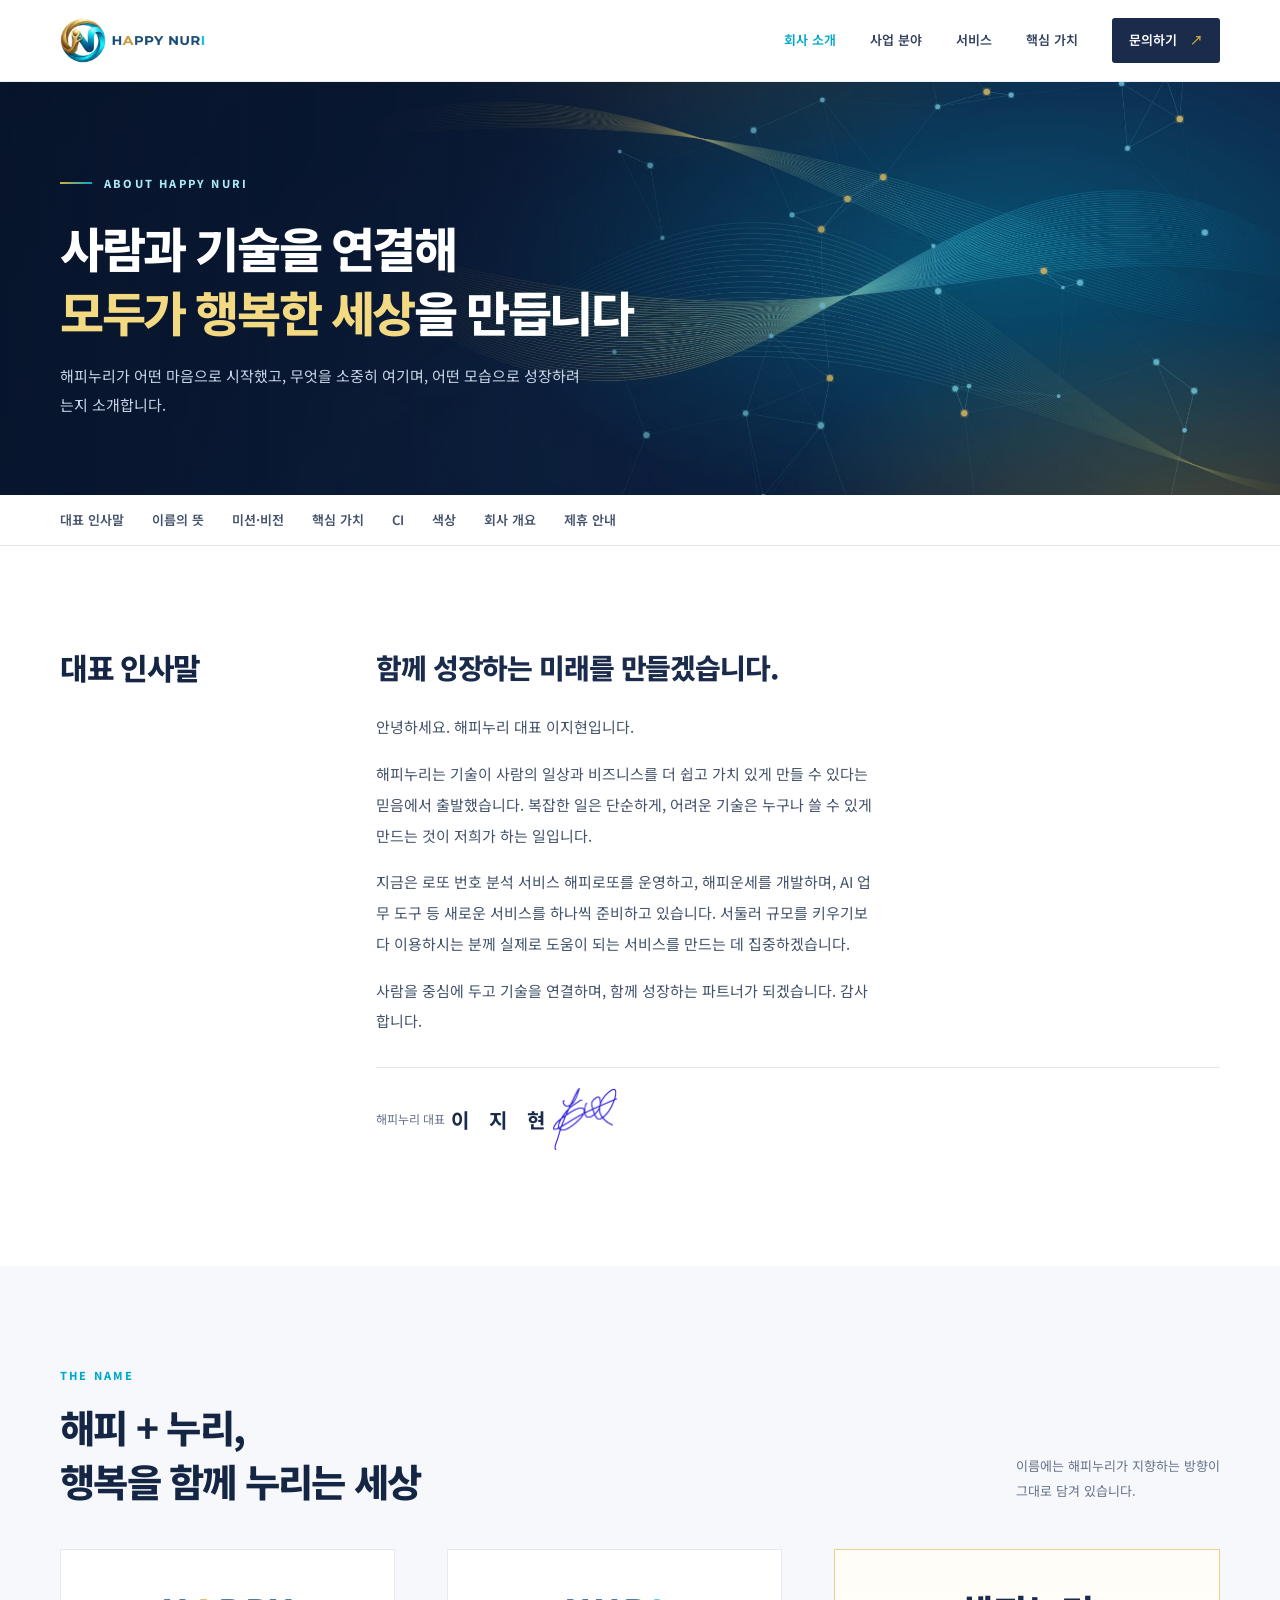
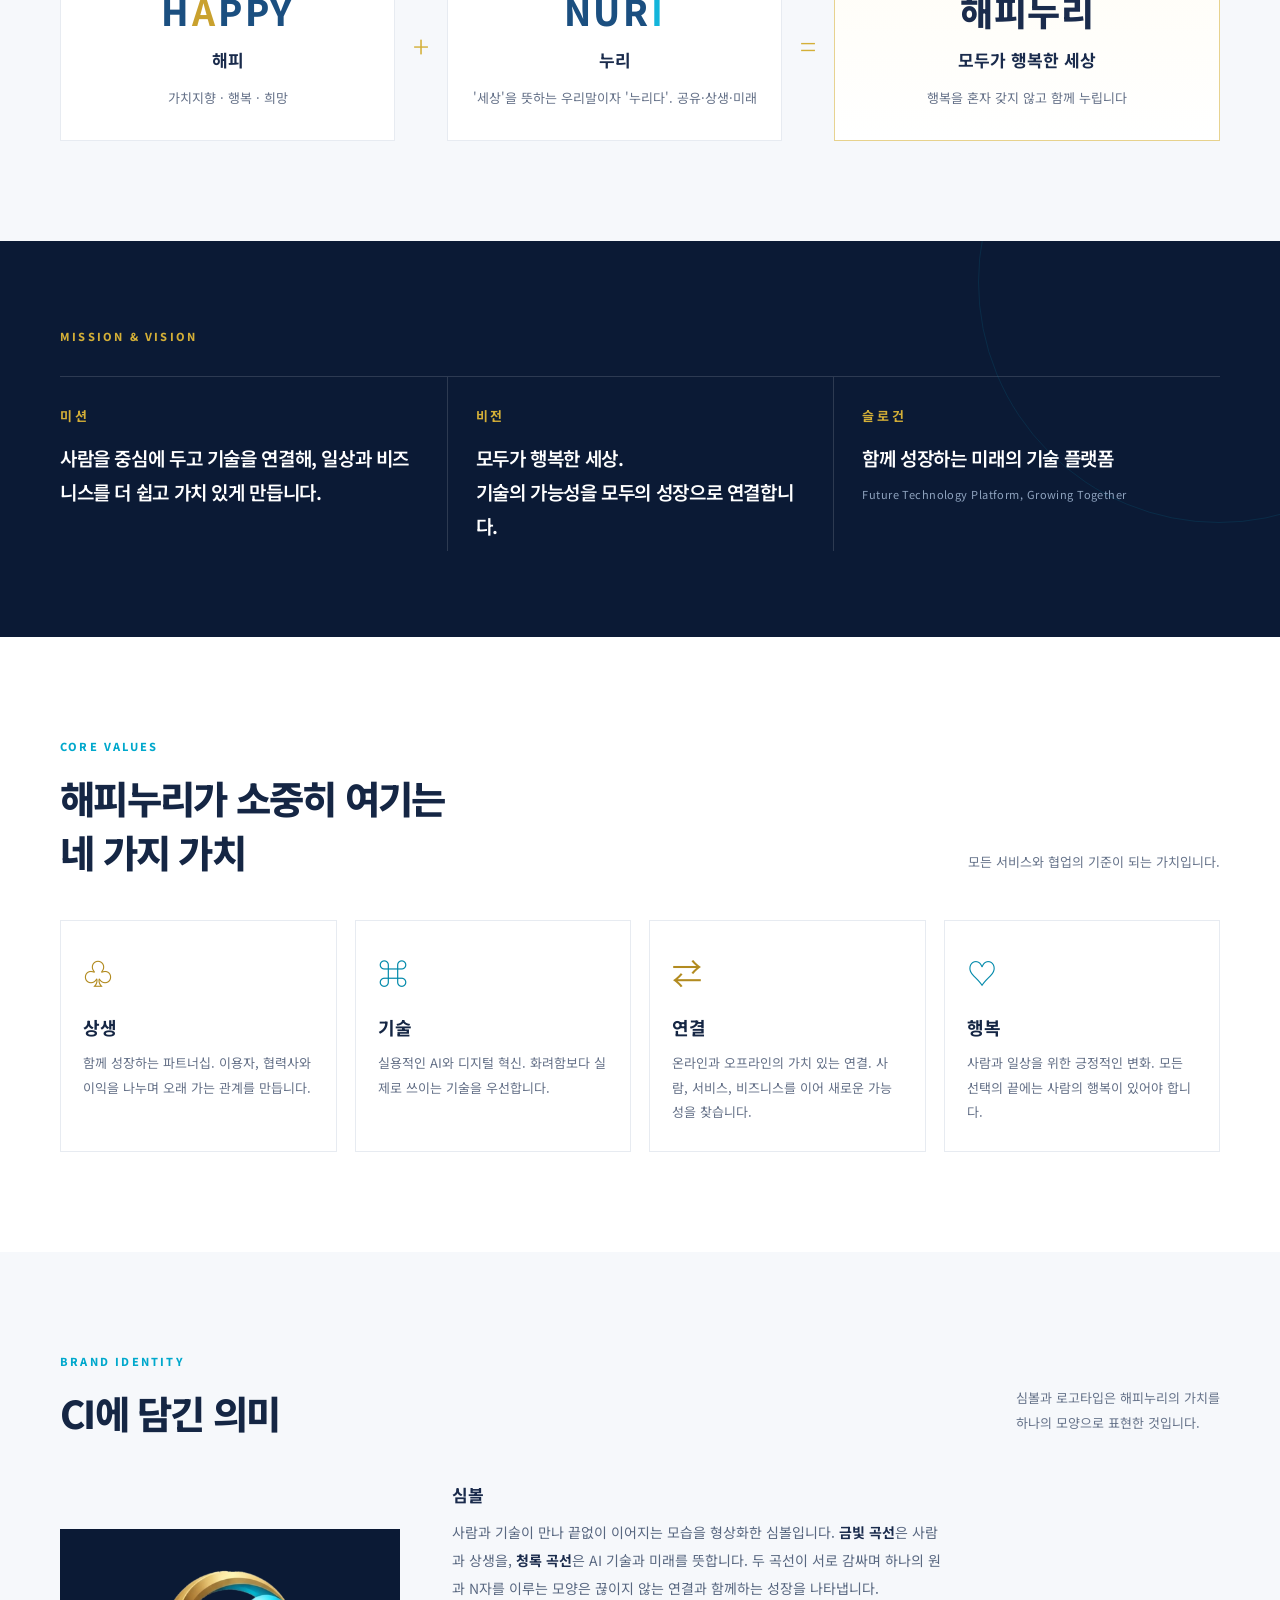
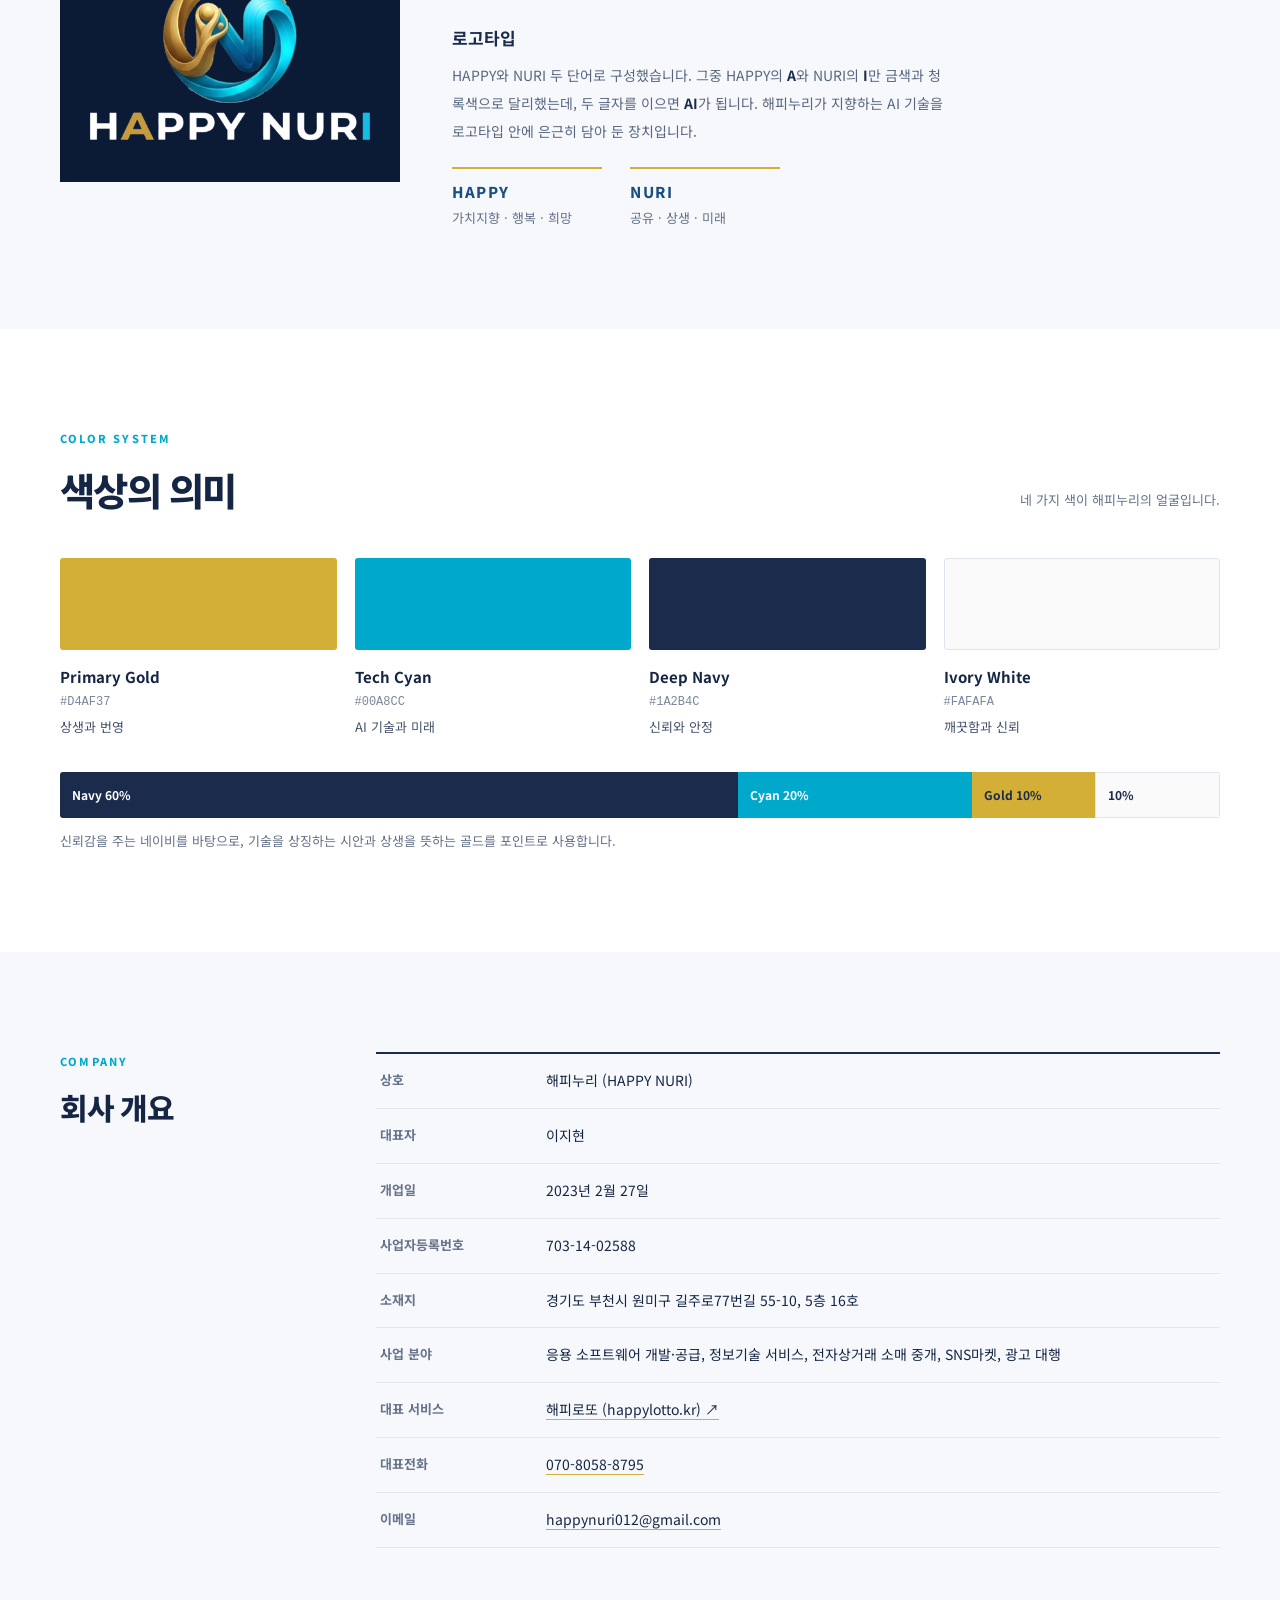
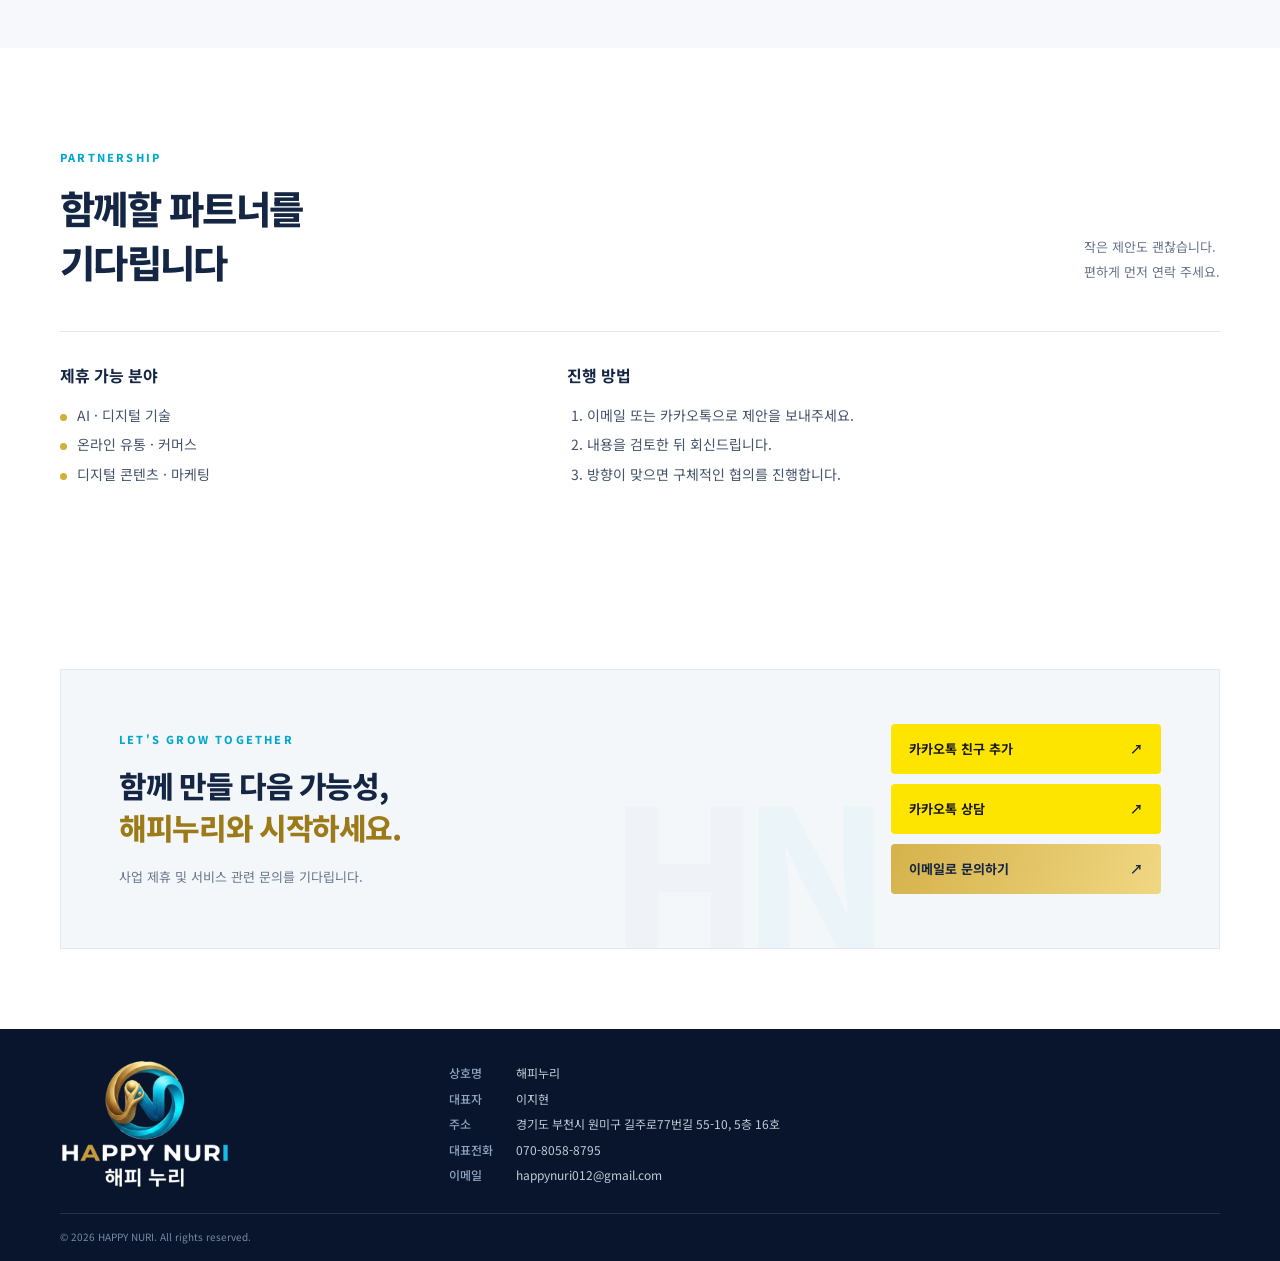
==== about.html @ 4fe3d330 "Add files via upload" ====
<!doctype html>
<html lang="ko">
<head>
  <meta charset="utf-8">
  <meta name="viewport" content="width=device-width, initial-scale=1">
  <meta name="theme-color" content="#0B1A35">
  <meta name="description" content="해피누리 회사 소개. 대표 인사말, 이름의 뜻, 미션과 비전, 핵심 가치, CI와 색상의 의미, 회사 개요, 제휴 안내.">
  <title>회사 소개 | 해피누리</title>
  <link rel="icon" href="assets/favicon-48.png" type="image/png" sizes="48x48">
  <link rel="icon" href="assets/favicon.png" type="image/png" sizes="192x192">
  <link rel="apple-touch-icon" href="assets/apple-touch-icon.png">
  <link rel="preconnect" href="https://fonts.googleapis.com">
  <link rel="preconnect" href="https://fonts.gstatic.com" crossorigin>
  <link href="https://fonts.googleapis.com/css2?family=Noto+Sans+KR:wght@400;500;600;700;800&display=swap" rel="stylesheet">
  <link rel="stylesheet" href="styles.css">
</head>
<body>
  <a class="skip-link" href="#main">본문 바로가기</a>
  <header class="site-header">
    <div class="container nav-wrap">
      <a class="brand brand-original" href="index.html#home" aria-label="해피누리 홈"><img src="assets/happy-nuri-logo-horizontal.png" width="900" height="285" alt="HAPPY NURI 해피누리"></a>
      <button class="menu-toggle" aria-label="메뉴 열기" aria-expanded="false" aria-controls="primary-nav"><span></span><span></span><span></span></button>
      <nav id="primary-nav" class="primary-nav" aria-label="주요 메뉴">
        <a href="about.html" aria-current="page">회사 소개</a>
        <a href="index.html#business">사업 분야</a>
        <a href="index.html#services">서비스</a>
        <a href="index.html#values">핵심 가치</a>
        <a class="nav-contact" href="#contact">문의하기 <span aria-hidden="true">↗</span></a>
      </nav>
    </div>
  </header>

  <main id="main">
    <section class="page-hero">
      <div class="container">
        <p class="eyebrow"><span class="eyebrow-line"></span> ABOUT HAPPY NURI</p>
        <h1>사람과 기술을 연결해<br><span>모두가 행복한 세상</span>을 만듭니다</h1>
        <p class="page-lead">해피누리가 어떤 마음으로 시작했고, 무엇을 소중히 여기며, 어떤 모습으로 성장하려는지 소개합니다.</p>
      </div>
    </section>
    <nav class="subnav" aria-label="회사 소개 목차">
      <div class="container subnav-list">
        <a href="#greeting">대표 인사말</a><a href="#name">이름의 뜻</a><a href="#vision">미션·비전</a><a href="#values">핵심 가치</a><a href="#ci">CI</a><a href="#color">색상</a><a href="#overview">회사 개요</a><a href="#partner">제휴 안내</a>
      </div>
    </nav>

    <section class="section ab-greeting" id="greeting">
      <div class="container ab-grid">
        <div class="ab-side"><h2>대표 인사말</h2></div>
        <div class="ab-body">
          <p class="ab-lead">함께 성장하는 미래를 만들겠습니다.</p>
          <p>안녕하세요. 해피누리 대표 이지현입니다.</p>
          <p>해피누리는 기술이 사람의 일상과 비즈니스를 더 쉽고 가치 있게 만들 수 있다는 믿음에서 출발했습니다. 복잡한 일은 단순하게, 어려운 기술은 누구나 쓸 수 있게 만드는 것이 저희가 하는 일입니다.</p>
          <p>지금은 로또 번호 분석 서비스 해피로또를 운영하고, 해피운세를 개발하며, AI 업무 도구 등 새로운 서비스를 하나씩 준비하고 있습니다. 서둘러 규모를 키우기보다 이용하시는 분께 실제로 도움이 되는 서비스를 만드는 데 집중하겠습니다.</p>
          <p>사람을 중심에 두고 기술을 연결하며, 함께 성장하는 파트너가 되겠습니다. 감사합니다.</p>
          <p class="ab-sign"><span>해피누리 대표</span><strong>이 지 현</strong><img src="assets/signature.png" width="520" height="501" alt="이지현 서명"></p>
        </div>
      </div>
    </section>

    <section class="section section-soft ab-name" id="name">
      <div class="container">
        <div class="section-heading"><div><p class="section-kicker">THE NAME</p><h2>해피 + 누리,<br>행복을 함께 누리는 세상</h2></div><p>이름에는 해피누리가 지향하는 방향이<br>그대로 담겨 있습니다.</p></div>
        <div class="name-eq">
          <article class="name-card"><p class="name-word">H<b class="gold">A</b>PPY</p><p class="name-ko">해피</p><p class="name-mean">가치지향 · 행복 · 희망</p></article>
          <span class="name-op" aria-hidden="true">+</span>
          <article class="name-card"><p class="name-word">NUR<b class="cyan">I</b></p><p class="name-ko">누리</p><p class="name-mean">'세상'을 뜻하는 우리말이자 '누리다'. 공유·상생·미래</p></article>
          <span class="name-op" aria-hidden="true">=</span>
          <article class="name-card name-result"><p class="name-word small">해피누리</p><p class="name-ko">모두가 행복한 세상</p><p class="name-mean">행복을 혼자 갖지 않고 함께 누립니다</p></article>
        </div>
      </div>
    </section>

    <section class="section values ab-vision" id="vision">
      <div class="container">
        <p class="section-kicker">MISSION &amp; VISION</p>
        <div class="vision-grid">
          <article><h3>미션</h3><p>사람을 중심에 두고 기술을 연결해, 일상과 비즈니스를 더 쉽고 가치 있게 만듭니다.</p></article>
          <article><h3>비전</h3><p>모두가 행복한 세상.<br>기술의 가능성을 모두의 성장으로 연결합니다.</p></article>
          <article><h3>슬로건</h3><p>함께 성장하는 미래의 기술 플랫폼</p><small>Future Technology Platform, Growing Together</small></article>
        </div>
      </div>
    </section>

    <section class="section ab-values" id="values">
      <div class="container">
        <div class="section-heading"><div><p class="section-kicker">CORE VALUES</p><h2>해피누리가 소중히 여기는<br>네 가지 가치</h2></div><p>모든 서비스와 협업의 기준이 되는 가치입니다.</p></div>
        <div class="ab-value-grid">
          <article><span class="ab-vicon gold">♧</span><h3>상생</h3><p>함께 성장하는 파트너십. 이용자, 협력사와 이익을 나누며 오래 가는 관계를 만듭니다.</p></article>
          <article><span class="ab-vicon cyan">⌘</span><h3>기술</h3><p>실용적인 AI와 디지털 혁신. 화려함보다 실제로 쓰이는 기술을 우선합니다.</p></article>
          <article><span class="ab-vicon gold">⇄</span><h3>연결</h3><p>온라인과 오프라인의 가치 있는 연결. 사람, 서비스, 비즈니스를 이어 새로운 가능성을 찾습니다.</p></article>
          <article><span class="ab-vicon cyan">♡</span><h3>행복</h3><p>사람과 일상을 위한 긍정적인 변화. 모든 선택의 끝에는 사람의 행복이 있어야 합니다.</p></article>
        </div>
      </div>
    </section>

    <section class="section section-soft ab-ci" id="ci">
      <div class="container">
        <div class="section-heading"><div><p class="section-kicker">BRAND IDENTITY</p><h2>CI에 담긴 의미</h2></div><p>심볼과 로고타입은 해피누리의 가치를<br>하나의 모양으로 표현한 것입니다.</p></div>
        <div class="ci-grid">
          <div class="ci-symbol"><img src="assets/happy-nuri-logo-en-light.png" width="900" height="554" alt="해피누리 심볼과 HAPPY NURI 로고타입" loading="lazy"></div>
          <div class="ci-text">
            <h3>심볼</h3>
            <p>사람과 기술이 만나 끝없이 이어지는 모습을 형상화한 심볼입니다. <b>금빛 곡선</b>은 사람과 상생을, <b>청록 곡선</b>은 AI 기술과 미래를 뜻합니다. 두 곡선이 서로 감싸며 하나의 원과 N자를 이루는 모양은 끊이지 않는 연결과 함께하는 성장을 나타냅니다.</p>
            <h3>로고타입</h3>
            <p>HAPPY와 NURI 두 단어로 구성했습니다. 그중 HAPPY의 <b>A</b>와 NURI의 <b>I</b>만 금색과 청록색으로 달리했는데, 두 글자를 이으면 <b>AI</b>가 됩니다. 해피누리가 지향하는 AI 기술을 로고타입 안에 은근히 담아 둔 장치입니다.</p>
            <dl class="ci-words"><div><dt>HAPPY</dt><dd>가치지향 · 행복 · 희망</dd></div><div><dt>NURI</dt><dd>공유 · 상생 · 미래</dd></div></dl>
          </div>
        </div>
      </div>
    </section>

    <section class="section ab-color" id="color">
      <div class="container">
        <div class="section-heading"><div><p class="section-kicker">COLOR SYSTEM</p><h2>색상의 의미</h2></div><p>네 가지 색이 해피누리의 얼굴입니다.</p></div>
        <div class="swatch-grid">
          <article><span class="swatch" style="background:#D4AF37"></span><h3>Primary Gold</h3><p class="hex">#D4AF37</p><p>상생과 번영</p></article>
          <article><span class="swatch" style="background:#00A8CC"></span><h3>Tech Cyan</h3><p class="hex">#00A8CC</p><p>AI 기술과 미래</p></article>
          <article><span class="swatch" style="background:#1A2B4C"></span><h3>Deep Navy</h3><p class="hex">#1A2B4C</p><p>신뢰와 안정</p></article>
          <article><span class="swatch ivory" style="background:#FAFAFA"></span><h3>Ivory White</h3><p class="hex">#FAFAFA</p><p>깨끗함과 신뢰</p></article>
        </div>
        <div class="ratio" role="img" aria-label="색상 사용 비율 네이비 60퍼센트, 시안 20퍼센트, 골드 10퍼센트, 아이보리 10퍼센트">
          <span style="flex:60;background:#1A2B4C">Navy 60%</span><span style="flex:20;background:#00A8CC">Cyan 20%</span><span style="flex:10;background:#D4AF37;color:#1A2B4C">Gold 10%</span><span style="flex:10;background:#FAFAFA;color:#1A2B4C;border:1px solid #dfe5ee">10%</span>
        </div>
        <p class="ratio-note">신뢰감을 주는 네이비를 바탕으로, 기술을 상징하는 시안과 상생을 뜻하는 골드를 포인트로 사용합니다.</p>
      </div>
    </section>

    <section class="section section-soft ab-overview" id="overview">
      <div class="container ab-grid">
        <div class="ab-side"><p class="section-kicker">COMPANY</p><h2>회사 개요</h2></div>
        <dl class="overview">
          <div><dt>상호</dt><dd>해피누리 (HAPPY NURI)</dd></div>
          <div><dt>대표자</dt><dd>이지현</dd></div>
          <div><dt>개업일</dt><dd>2023년 2월 27일</dd></div>
          <div><dt>사업자등록번호</dt><dd>703-14-02588</dd></div>
          <div><dt>소재지</dt><dd>경기도 부천시 원미구 길주로77번길 55-10, 5층 16호</dd></div>
          <div><dt>사업 분야</dt><dd>응용 소프트웨어 개발·공급, 정보기술 서비스, 전자상거래 소매 중개, SNS마켓, 광고 대행</dd></div>
          <div><dt>대표 서비스</dt><dd><a href="https://happylotto.kr" target="_blank" rel="noopener noreferrer">해피로또 (happylotto.kr) ↗</a></dd></div>
          <div><dt>대표전화</dt><dd><a href="tel:07080588795">070-8058-8795</a></dd></div>
          <div><dt>이메일</dt><dd><a href="mailto:happynuri012@gmail.com">happynuri012@gmail.com</a></dd></div>
        </dl>
      </div>
    </section>

    <section class="section ab-partner" id="partner">
      <div class="container">
        <div class="section-heading"><div><p class="section-kicker">PARTNERSHIP</p><h2>함께할 파트너를<br>기다립니다</h2></div><p>작은 제안도 괜찮습니다.<br>편하게 먼저 연락 주세요.</p></div>
        <div class="partner-grid">
          <div><h3>제휴 가능 분야</h3><ul><li>AI · 디지털 기술</li><li>온라인 유통 · 커머스</li><li>디지털 콘텐츠 · 마케팅</li></ul></div>
          <div><h3>진행 방법</h3><ol><li>이메일 또는 카카오톡으로 제안을 보내주세요.</li><li>내용을 검토한 뒤 회신드립니다.</li><li>방향이 맞으면 구체적인 협의를 진행합니다.</li></ol></div>
        </div>
      </div>
    </section>

    <section class="contact section" id="contact">
      <div class="container contact-panel">
        <div><p class="section-kicker">LET'S GROW TOGETHER</p><h2>함께 만들 다음 가능성,<br><span>해피누리와 시작하세요.</span></h2><p class="contact-desc">사업 제휴 및 서비스 관련 문의를 기다립니다.</p></div>
        <div class="contact-actions"><div class="contact-kakao" aria-label="카카오톡 문의"><a class="kakao-button kakao-friend" href="http://pf.kakao.com/_xjxcJmX/friend" target="_blank" rel="noopener noreferrer">카카오톡 친구 추가 <span aria-hidden="true">↗</span></a><a class="kakao-button kakao-chat" href="http://pf.kakao.com/_xjxcJmX/chat" target="_blank" rel="noopener noreferrer">카카오톡 상담 <span aria-hidden="true">↗</span></a></div><a class="button button-gold" href="mailto:happynuri012@gmail.com?subject=%ED%95%B4%ED%94%BC%EB%88%84%EB%A6%AC%20%EB%AC%B8%EC%9D%98">이메일로 문의하기 <span>↗</span></a></div>
        <div class="contact-decoration" aria-hidden="true">H<span>N</span></div>
      </div>
    </section>
  </main>

  <footer class="site-footer" id="footer">
    <div class="container footer-compact">
      <a class="brand brand-original footer-brand" href="index.html#home" aria-label="해피누리 홈">
        <img src="assets/happy-nuri-logo-light.png" width="900" height="690" alt="HAPPY NURI 해피누리">
      </a>
      <div class="footer-company-info" aria-label="회사 정보">
        <span><strong>상호명</strong> 해피누리</span>
        <span><strong>대표자</strong> 이지현</span>
        <span><strong>주소</strong> 경기도 부천시 원미구 길주로77번길 55-10, 5층 16호</span>
        <span><strong>대표전화</strong> <a href="tel:07080588795">070-8058-8795</a></span>
        <span><strong>이메일</strong> <a href="mailto:happynuri012@gmail.com">happynuri012@gmail.com</a></span>
      </div>
    </div>
    <div class="container footer-bottom footer-bottom-compact">
      <span>© <span id="year"></span> HAPPY NURI. All rights reserved.</span>
    </div>
  </footer>
  <button class="mobile-back-to-top" type="button" aria-label="맨 위로 올라가기" title="맨 위로">↑<span>위로</span></button>
  <script src="script.js"></script>
</body>
</html>
---- styles.css ----
:root{--navy:#1A2B4C;--deep:#0B1A35;--gold:#D4AF37;--gold-light:#F3D982;--cyan:#00A8CC;--ivory:#FAFAFA;--ink:#152644;--muted:#66738A;--line:#E2E7EE;--max:1160px}
*{box-sizing:border-box}html{scroll-behavior:smooth;scroll-padding-top:88px}body{margin:0;font-family:"Noto Sans KR",sans-serif;color:var(--ink);background:#fff;line-height:1.7}a{color:inherit;text-decoration:none}.container{width:min(var(--max),calc(100% - 48px));margin-inline:auto}.skip-link{position:absolute;top:-50px;left:16px;background:#fff;padding:10px;z-index:99}.skip-link:focus{top:10px}
.site-header{height:82px;position:sticky;top:0;z-index:50;background:rgba(255,255,255,.94);backdrop-filter:blur(16px);border-bottom:1px solid rgba(26,43,76,.08)}.nav-wrap{height:100%;display:flex;align-items:center;justify-content:space-between}.brand{display:inline-flex;align-items:center;gap:10px}.brand-mark{width:42px;height:42px;border-radius:50%;display:inline-flex;align-items:center;justify-content:center;position:relative;border:2px solid var(--gold);background:linear-gradient(140deg,#fff 10%,#e8faff 100%);box-shadow:inset 0 0 0 3px rgba(0,168,204,.16);overflow:hidden}.mark-gold,.mark-cyan{position:absolute;width:28px;height:28px;border:4px solid;border-radius:50%}.mark-gold{border-color:var(--gold);border-right-color:transparent;transform:rotate(-35deg);left:4px}.mark-cyan{border-color:var(--cyan);border-left-color:transparent;transform:rotate(-35deg);right:3px}.mark-core{font-size:13px;font-weight:800;color:var(--navy);z-index:2}.brand-copy{display:flex;flex-direction:column;line-height:1.1}.brand-copy strong{font-size:17px;letter-spacing:.045em;font-weight:800}.brand-copy small{font-size:10px;letter-spacing:.18em;color:#718098;margin-top:5px}.primary-nav{display:flex;align-items:center;gap:34px;font-size:13px;font-weight:600;color:#34435D}.primary-nav>a:not(.nav-contact):hover{color:var(--cyan)}.nav-contact{background:var(--navy);color:#fff;padding:11px 17px;border-radius:3px}.nav-contact span{color:var(--gold);margin-left:9px}.menu-toggle{display:none}
.hero{background:radial-gradient(ellipse at 78% 50%,rgba(0,168,204,.17),transparent 32%),linear-gradient(118deg,#09172f 0%,#102747 56%,#0b1b37 100%);color:#fff;min-height:610px;position:relative;overflow:hidden;display:flex;align-items:center}.hero:before{content:"";position:absolute;inset:0;background-image:linear-gradient(rgba(255,255,255,.035) 1px,transparent 1px),linear-gradient(90deg,rgba(255,255,255,.035) 1px,transparent 1px);background-size:54px 54px;mask-image:linear-gradient(90deg,transparent,black)}.hero-grid{display:grid;grid-template-columns:1.1fr .9fr;align-items:center;gap:38px;padding-block:88px;position:relative;z-index:1}.eyebrow,.section-kicker{font-size:11px;letter-spacing:.2em;font-weight:800;color:var(--cyan);margin:0 0 22px}.eyebrow{display:flex;align-items:center;gap:12px;color:#a9e9f4}.eyebrow-line{width:32px;height:2px;background:linear-gradient(90deg,var(--gold),var(--cyan))}.hero h1{font-size:clamp(36px,4.2vw,58px);line-height:1.28;letter-spacing:-.055em;margin:0 0 24px;font-weight:800}.hero h1 span{color:var(--gold-light)}.hero-desc{font-size:15px;line-height:2;color:#c9d5e6;margin:0}.hero-actions{display:flex;gap:12px;margin-top:32px;flex-wrap:wrap}.button{min-height:48px;display:inline-flex;align-items:center;justify-content:center;gap:22px;padding:0 20px;font-size:13px;font-weight:700;border-radius:3px;transition:transform .2s,background .2s}.button:hover{transform:translateY(-2px)}.button-gold{background:linear-gradient(110deg,#d5b24b,#f0d782);color:#142542}.button-outline{border:1px solid rgba(255,255,255,.35);color:#fff}.button-outline:hover{background:rgba(255,255,255,.08)}.hero-footnote{display:flex;align-items:center;gap:9px;margin-top:44px;color:#8497b3;font-size:9px;letter-spacing:.18em}.status-dot{width:6px;height:6px;border-radius:50%;background:var(--cyan);box-shadow:0 0 12px var(--cyan)}.hero-art{height:390px;position:relative;display:flex;align-items:center;justify-content:center}.orbit{position:absolute;border:1px solid rgba(119,202,225,.23);border-radius:50%;transform:rotate(-24deg)}.orbit-outer{width:360px;height:270px}.orbit-inner{width:285px;height:210px;transform:rotate(38deg);border-color:rgba(212,175,55,.42)}.art-core{width:190px;height:190px;border-radius:50%;position:relative;display:flex;align-items:center;justify-content:center;background:radial-gradient(circle at 35% 25%,#234a70,#0b1b36 68%);border:1px solid rgba(255,255,255,.24);box-shadow:0 0 70px rgba(0,168,204,.2),inset 0 0 35px rgba(0,168,204,.12)}.core-ring{position:absolute;inset:16px;border-radius:50%;border:10px solid transparent;border-top-color:var(--gold);border-left-color:#c9a33b;transform:rotate(-25deg);filter:drop-shadow(0 0 8px rgba(212,175,55,.35))}.core-ring:after{content:"";position:absolute;inset:-10px;border-radius:50%;border:10px solid transparent;border-right-color:var(--cyan);border-bottom-color:#007fa8;transform:rotate(70deg)}.core-letter{font-size:76px;font-weight:800;color:#e8f7ff;text-shadow:0 0 30px rgba(0,168,204,.5);z-index:2}.core-dot{position:absolute;width:13px;height:13px;background:var(--gold-light);border-radius:50%;top:40px;left:48px;box-shadow:0 0 18px var(--gold)}.node{position:absolute;width:58px;height:58px;border-radius:50%;display:grid;place-items:center;background:#102c4c;border:1px solid rgba(0,168,204,.6);color:#a4f0ff;box-shadow:0 0 26px rgba(0,168,204,.14);font-size:18px;font-weight:800}.node-a{top:38px;right:66px}.node-b{bottom:52px;left:34px;color:var(--gold-light);border-color:rgba(212,175,55,.65)}.node-c{bottom:63px;right:30px}.art-caption{position:absolute;bottom:0;display:flex;align-items:center;gap:10px;font-size:9px;letter-spacing:.22em;color:#91a8c3}.caption-line{width:30px;height:1px;background:var(--gold)}.hero-glow{position:absolute;border-radius:50%;filter:blur(1px);pointer-events:none}.glow-one{width:250px;height:250px;border:1px solid rgba(0,168,204,.12);left:-160px;top:25%}.glow-two{width:450px;height:450px;border:1px solid rgba(212,175,55,.1);right:-300px;bottom:-250px}.hero-bottom-line{height:3px;position:absolute;bottom:0;left:0;right:0;background:linear-gradient(90deg,transparent,var(--gold),var(--cyan),transparent)}
.section{padding:100px 0}.intro-grid{display:grid;grid-template-columns:1fr 1fr;gap:70px;align-items:center}.section-kicker{margin-bottom:15px}.section h2{font-size:clamp(29px,3vw,40px);line-height:1.4;letter-spacing:-.045em;margin:0;font-weight:800}.intro-copy p{color:#586780;font-size:14px;line-height:2.1;margin:0 0 20px}.text-link{font-size:13px;font-weight:700;color:var(--navy);border-bottom:1px solid var(--gold);padding-bottom:7px}.text-link span{color:var(--cyan);margin-left:12px}.section-soft{background:#f6f8fb}.section-heading{display:flex;justify-content:space-between;align-items:end;gap:30px;margin-bottom:42px}.section-heading>p{font-size:13px;color:var(--muted);line-height:1.9;margin:0 0 4px}.business-grid{display:grid;grid-template-columns:repeat(3,1fr);gap:18px}.business-card{position:relative;min-height:310px;padding:30px;background:#fff;border:1px solid #e7ebf1;transition:transform .2s,border-color .2s,box-shadow .2s}.business-card:hover{transform:translateY(-5px);border-color:rgba(0,168,204,.45);box-shadow:0 16px 35px rgba(18,38,69,.06)}.card-number{position:absolute;right:27px;top:23px;font-size:12px;color:#a5afbd;letter-spacing:.12em}.business-icon{width:55px;height:55px;border-radius:14px;display:grid;place-items:center;font-size:28px;margin-bottom:27px}.icon-ai{color:#b28b20;background:#fbf5df}.icon-commerce{color:#0089aa;background:#e3f8fc}.icon-media{color:#304b74;background:#eaf0f8}.business-card h3{font-size:18px;margin:0 0 12px}.business-card p{font-size:13px;line-height:1.9;color:#657188;margin:0 0 25px}.card-tag{font-size:9px;letter-spacing:.15em;color:#8491a5;font-weight:700}
.service-heading{margin-bottom:35px}.service-list{border-top:1px solid var(--line)}.service-item{display:flex;align-items:center;gap:24px;padding:23px 10px;border-bottom:1px solid var(--line);transition:background .2s}.service-item[href]:hover{background:#f8fafc}.service-symbol{width:64px;height:64px;flex:0 0 64px;border-radius:50%;display:grid;place-items:center;font-size:26px;font-weight:800}.lotto-symbol{background:#fff6db;color:#997317;border:1px solid #f1dfaa}.lotto-symbol span{font-size:13px;margin-left:-4px}.unse-symbol{background:#edf6ff;color:#234c7c}.ai-symbol{background:#e4f9fc;color:#008ba9;font-size:18px}.service-text{flex:1}.service-status{display:inline-block;font-size:10px;font-weight:700;padding:3px 8px;border-radius:2px;margin-bottom:5px}.status-live{background:#e7f7ef;color:#16804d}.status-plan{background:#f0f2f6;color:#69778c}.service-text h3{font-size:17px;margin:0 0 4px}.service-text p{font-size:12px;color:#758197;margin:0}.service-arrow{font-size:23px;color:#8d9aab;padding:0 12px}.service-note{font-size:11px;color:#9aa3b1;margin-top:18px}
.values{background:var(--deep);color:#fff;position:relative;overflow:hidden}.values:after{content:"";position:absolute;width:480px;height:480px;border-radius:50%;border:1px solid rgba(0,168,204,.12);right:-180px;top:-200px}.values-inner{display:grid;grid-template-columns:.85fr 1.15fr;gap:70px;align-items:center;position:relative;z-index:1}.values .section-kicker{color:var(--gold)}.values-heading h2{font-size:34px}.values-heading>p:last-child{color:#9fadc1;font-size:13px;margin-top:22px}.value-grid{display:grid;grid-template-columns:repeat(4,1fr);gap:12px}.value-item{text-align:center;padding:24px 10px;border:1px solid rgba(255,255,255,.11);background:rgba(255,255,255,.025)}.value-icon{font-size:30px;color:var(--cyan);margin-bottom:15px}.value-item:nth-child(odd) .value-icon{color:var(--gold)}.value-item h3{font-size:15px;margin:0 0 8px}.value-item p{font-size:10px;color:#9aa9bf;line-height:1.8;margin:0}
.contact{padding:80px 0}.contact-panel{background:#f4f7fa;border:1px solid #e4e9ef;padding:54px 58px;display:flex;align-items:center;justify-content:space-between;gap:28px;position:relative;overflow:hidden}.contact-panel h2{font-size:30px}.contact-panel h2 span{color:#9d7a18}.contact-desc{font-size:13px;color:#68768c;margin:18px 0 0}.contact-actions{z-index:1}.contact-actions p{font-size:11px;color:#718097;margin:12px 0 0}.contact-decoration{position:absolute;right:30%;bottom:-90px;font-size:200px;font-weight:800;color:rgba(26,43,76,.025);letter-spacing:-.1em;pointer-events:none}.contact-decoration span{color:rgba(0,168,204,.035)}
.site-footer{background:#08152c;color:#fff;padding:35px 0 18px}.footer-top{display:flex;align-items:center;justify-content:space-between;padding-bottom:27px;border-bottom:1px solid rgba(255,255,255,.12)}.footer-brand .brand-copy strong{font-size:15px}.footer-brand .brand-copy small{color:#9aa9bf}.footer-slogan{text-align:right;font-size:12px;line-height:1.9;color:#d5dce7;margin:0}.footer-slogan span{font-size:10px;color:#8291a8}.footer-bottom{display:flex;justify-content:space-between;gap:20px;padding-top:16px;color:#7e8ca3;font-size:10px}
@media(max-width:900px){.primary-nav{gap:19px}.hero-grid{grid-template-columns:1fr .8fr;gap:10px}.hero-art{transform:scale(.88)}.values-inner{grid-template-columns:1fr;gap:35px}.value-grid{max-width:700px}.contact-panel{padding:40px}.contact-decoration{right:10%}}
@media(max-width:700px){.container{width:min(100% - 36px,var(--max))}.site-header{height:70px}.brand-mark{width:38px;height:38px}.brand-copy strong{font-size:15px}.menu-toggle{display:flex;flex-direction:column;gap:5px;border:0;background:transparent;padding:10px;cursor:pointer}.menu-toggle span{width:23px;height:2px;background:var(--navy);display:block}.primary-nav{display:none;position:absolute;top:69px;left:0;right:0;background:#fff;border-bottom:1px solid var(--line);padding:14px 22px 22px;box-shadow:0 14px 25px rgba(15,35,64,.08);align-items:stretch;gap:0;flex-direction:column}.primary-nav.open{display:flex}.primary-nav a{padding:12px 4px}.primary-nav .nav-contact{margin-top:8px;text-align:center;padding:11px}.hero{min-height:auto}.hero-grid{grid-template-columns:1fr;padding-block:68px 45px}.hero h1{font-size:clamp(34px,9vw,48px)}.hero-desc{font-size:13px}.hero-art{height:280px;transform:scale(.82);margin-top:5px}.hero-footnote{margin-top:30px}.section{padding:70px 0}.intro-grid{grid-template-columns:1fr;gap:25px}.section-heading{align-items:start;flex-direction:column;gap:15px;margin-bottom:28px}.business-grid{grid-template-columns:1fr;gap:12px}.business-card{min-height:auto;padding:25px}.business-icon{margin-bottom:17px}.business-card p{margin-bottom:17px}.service-item{gap:14px;padding:19px 0}.service-symbol{width:50px;height:50px;flex-basis:50px;font-size:22px}.service-text h3{font-size:15px}.service-text p{font-size:11px;line-height:1.7}.service-arrow{padding:0 2px}.values-heading h2{font-size:29px}.value-grid{grid-template-columns:repeat(2,1fr)}.value-item{padding:20px 8px}.contact{padding:58px 0}.contact-panel{padding:30px 23px;align-items:flex-start;flex-direction:column}.contact-panel h2{font-size:25px}.contact-actions{margin-top:6px}.contact-decoration{right:-12px;bottom:-60px;font-size:150px}.footer-top{align-items:flex-start;gap:20px;flex-direction:column}.footer-slogan{text-align:left}.footer-bottom{flex-direction:column;gap:6px}}
@media(prefers-reduced-motion:reduce){html{scroll-behavior:auto}*,*:before,*:after{transition:none!important;animation:none!important}}

/* Brand correction: use the supplied original Happy Nuri logo artwork, not a CSS imitation. */
.brand-original{display:inline-flex;align-items:center;flex:0 0 auto;gap:0}.brand-original img{display:block;width:186px;height:auto;max-height:64px;object-fit:contain;object-position:left center}.hero-logo-card{height:auto;min-height:0;transform:none!important;display:flex;flex-direction:column;align-items:center;justify-content:center;padding:24px 20px;background:#fff;border:1px solid rgba(212,175,55,.4);border-radius:3px;box-shadow:0 22px 65px rgba(0,0,0,.2)}.hero-logo-card img{display:block;width:100%;max-width:460px;height:auto;object-fit:contain}.hero-logo-card p{font-size:9px;letter-spacing:.2em;color:#53647d;margin:8px 0 0;text-align:center}
.site-footer{padding:46px 0 20px;background:#08152c;color:#eaf0f7}.footer-main{display:grid;grid-template-columns:1.35fr .7fr .95fr 1fr;gap:36px;padding-bottom:34px}.footer-brand-column .brand-original img{width:210px;max-height:125px;border-radius:2px}.footer-brand-desc{font-size:12px;line-height:1.9;color:#aab8cb;max-width:280px;margin:16px 0 10px}.footer-slogan{text-align:left;font-size:12px;line-height:1.9;color:#e2e9f2;margin:0}.footer-slogan span{font-size:10px;color:#9aabc1}.footer-column{display:flex;flex-direction:column;align-items:flex-start;gap:10px}.footer-column h2{font-size:13px;color:#fff;margin:3px 0 7px;padding-bottom:9px;border-bottom:1px solid rgba(212,175,55,.55);width:100%}.footer-column>a,.footer-column p,.footer-column p a{font-size:11px;color:#aebbd0;margin:0;line-height:1.7}.footer-column a:hover{color:#65d7eb}.footer-contact p{display:flex;flex-direction:column;gap:2px;margin-bottom:4px}.footer-contact p span{font-size:10px;color:#7189a7}.footer-service-strip{display:flex;align-items:center;gap:26px;padding:16px 0;border-top:1px solid rgba(255,255,255,.12);border-bottom:1px solid rgba(255,255,255,.12)}.footer-service-strip>span{font-size:9px;letter-spacing:.15em;color:#d5b957;margin-right:auto}.footer-service-strip>a{font-size:11px;color:#e5edf7}.footer-service-strip small{font-size:9px;color:#8ea1bb;margin-left:5px}.footer-bottom{display:flex;align-items:center;justify-content:space-between;gap:18px;padding-top:18px;color:#788ba6;font-size:10px}.footer-bottom a{color:#9aabc1}.footer-bottom a:hover{color:#fff}
@media(max-width:900px){.footer-main{grid-template-columns:1fr 1fr;gap:28px}.footer-brand-column{grid-column:1/-1}.footer-brand-column .brand-original img{width:190px}}
@media(max-width:700px){.brand-original img{width:150px;max-height:56px}.hero-logo-card{padding:18px 12px;margin:0 8px}.hero-logo-card p{font-size:8px;letter-spacing:.12em}.footer-main{grid-template-columns:1fr 1fr;gap:26px 18px}.footer-brand-column{grid-column:1/-1}.footer-brand-column .brand-original img{width:180px}.footer-service-strip{align-items:flex-start;flex-wrap:wrap;gap:12px 18px}.footer-service-strip>span{width:100%;margin:0}.footer-bottom{align-items:flex-start;flex-direction:column;gap:7px}}


/* Compact company footer and mobile-only back-to-top control */
.site-footer{padding:30px 0 16px;background:#08152c;color:#eaf0f7}
.footer-compact{display:grid;grid-template-columns:minmax(180px, .75fr) minmax(300px, 1.4fr) auto;align-items:center;gap:28px;padding-bottom:24px}
.footer-compact .footer-brand img{display:block;width:180px;height:auto;max-height:105px;object-fit:contain;object-position:left center}
.footer-company-info{display:flex;flex-direction:column;gap:5px;color:#c2ccda;font-size:12px;line-height:1.7}
.footer-company-info strong{display:inline-block;min-width:64px;color:#8fa3bf;font-weight:500}
.footer-company-info a:hover{color:#fff;text-decoration:underline}
.footer-kakao-actions{display:flex;flex-direction:column;gap:9px;min-width:150px}
.kakao-button{display:flex;align-items:center;justify-content:space-between;gap:12px;padding:11px 14px;border-radius:4px;font-size:12px;font-weight:700;transition:transform .2s,opacity .2s}
.kakao-button:hover{transform:translateY(-2px);opacity:.92}
.kakao-friend{background:#FEE500;color:#191919}
.kakao-chat{background:#fff;color:#152644;border:1px solid #d9e0e9}
.footer-bottom-compact{border-top:1px solid rgba(255,255,255,.12);padding-top:14px;font-size:10px;color:#788ba6}
.mobile-back-to-top{display:none}
@media(max-width:900px){.footer-compact{grid-template-columns:1fr 1.4fr;gap:22px}.footer-kakao-actions{grid-column:1/-1;flex-direction:row}.kakao-button{flex:1}}
@media(max-width:700px){.footer-compact{grid-template-columns:1fr;gap:18px;padding-bottom:20px}.footer-compact .footer-brand img{width:160px;max-height:95px}.footer-company-info{font-size:11px;gap:4px}.footer-company-info strong{min-width:60px}.footer-kakao-actions{grid-column:auto;flex-direction:column;gap:8px}.kakao-button{width:100%;min-height:42px}.footer-bottom-compact{font-size:9px}.mobile-back-to-top{position:fixed;right:16px;bottom:18px;z-index:60;display:flex;flex-direction:column;align-items:center;justify-content:center;gap:1px;width:48px;height:48px;border:1px solid rgba(255,255,255,.25);border-radius:50%;background:rgba(11,26,53,.92);color:#fff;font-size:23px;line-height:1;box-shadow:0 5px 18px rgba(0,0,0,.22);cursor:pointer}.mobile-back-to-top span{font-size:9px;letter-spacing:.04em}.mobile-back-to-top:active{transform:translateY(1px)}}


/* Transparent-background logo set (v5): header uses horizontal lockup, dark areas use the white-text variant. */
.brand-original img{width:auto;height:46px;max-height:none;max-width:none;object-fit:contain}
.footer-compact .footer-brand img{width:170px;height:auto;max-height:none}
@media(max-width:900px){.footer-brand-column .brand-original img{width:auto}}
@media(max-width:700px){.brand-original img{width:auto;height:38px;max-height:none}.hero-logo-card img{max-width:280px}.footer-compact .footer-brand img{width:150px;height:auto;max-height:none}}

/* Hero: brand background artwork replaces the large logo card */
.hero{background:linear-gradient(90deg,rgba(7,20,43,.55),rgba(7,20,43,0) 60%),url("assets/hero-bg.jpg") center right/cover no-repeat,#08152c}
.hero-grid{grid-template-columns:minmax(0,640px)}
@media(max-width:900px){.hero{background:linear-gradient(180deg,rgba(7,20,43,.35),rgba(7,20,43,.15)),url("assets/hero-bg-sm.jpg") 72% center/cover no-repeat,#08152c}}

/* ===== About page ===== */
.primary-nav a[aria-current="page"]{color:var(--cyan)}
.page-hero{color:#fff;padding:92px 0 76px;background:linear-gradient(90deg,rgba(7,20,43,.62),rgba(7,20,43,.1) 70%),url("assets/hero-bg.jpg") center right/cover no-repeat,#08152c;position:relative}
.page-hero h1{font-size:clamp(30px,4vw,48px);line-height:1.35;letter-spacing:-.05em;margin:0 0 18px;font-weight:800}
.page-hero h1 span{color:var(--gold-light)}
.page-lead{font-size:15px;line-height:1.9;color:#c9d5e6;max-width:520px;margin:0}
.subnav{position:sticky;top:82px;z-index:40;background:#fff;border-bottom:1px solid var(--line)}
.subnav-list{display:flex;gap:28px;overflow-x:auto;white-space:nowrap;padding-block:14px;font-size:13px;font-weight:600;color:#44536b;scrollbar-width:none}
.subnav-list::-webkit-scrollbar{display:none}
.subnav-list a:hover{color:var(--cyan)}
html{scroll-padding-top:140px}
.ab-grid{display:grid;grid-template-columns:260px 1fr;gap:56px;align-items:start}
.ab-side h2{font-size:30px}
.ab-body p{font-size:15px;line-height:2.05;color:#44536b;margin:0 0 16px;max-width:62ch}
.ab-body .ab-lead{font-size:clamp(22px,2.6vw,28px);font-weight:800;line-height:1.5;letter-spacing:-.04em;color:var(--navy);margin-bottom:24px}
.ab-sign{display:flex;align-items:baseline;gap:14px;margin-top:30px!important;padding-top:20px;border-top:1px solid var(--line);max-width:300px!important}
.ab-sign span{font-size:12px;color:var(--muted)}.ab-sign strong{font-size:20px;letter-spacing:.35em;color:var(--navy)}
.name-eq{display:grid;grid-template-columns:1fr auto 1fr auto 1.15fr;gap:18px;align-items:stretch}
.name-op{align-self:center;font-size:30px;font-weight:300;color:var(--gold)}
.name-card{background:#fff;border:1px solid #e7ebf1;padding:30px 24px;text-align:center;min-width:0}
.name-result{border-color:rgba(212,175,55,.55);background:linear-gradient(180deg,#fffdf6,#fff)}
.name-word{font-size:clamp(26px,3vw,36px);font-weight:800;letter-spacing:.08em;color:#1B4F80;margin:0 0 4px}
.name-word.small{letter-spacing:.02em;color:var(--navy)}
.name-word .gold{color:#C9A12E}.name-word .cyan{color:#13B5DB}
.name-ko{font-size:17px;font-weight:700;margin:0 0 12px;color:var(--navy)}
.name-mean{font-size:13px;line-height:1.8;color:#657188;margin:0}
.ab-vision{padding-block:86px}
.ab-vision .section-kicker{margin-bottom:30px}
.vision-grid{display:grid;grid-template-columns:repeat(3,1fr);gap:0;border-top:1px solid rgba(255,255,255,.14)}
.vision-grid article{padding:28px 28px 8px 0}
.vision-grid article+article{padding-left:28px;border-left:1px solid rgba(255,255,255,.14)}
.vision-grid h3{font-size:13px;letter-spacing:.2em;color:var(--gold);margin:0 0 14px;font-weight:700}
.vision-grid p{font-size:clamp(16px,1.7vw,19px);line-height:1.8;font-weight:600;margin:0;letter-spacing:-.02em}
.vision-grid small{display:block;margin-top:10px;font-size:11px;color:#8fa3bf;letter-spacing:.04em}
.ab-value-grid{display:grid;grid-template-columns:repeat(4,1fr);gap:18px}
.ab-value-grid article{padding:26px 22px;border:1px solid #e7ebf1;background:#fff}
.ab-vicon{display:block;font-size:30px;margin-bottom:14px}.ab-vicon.gold{color:#B28B20}.ab-vicon.cyan{color:#0089AA}
.ab-value-grid h3{font-size:18px;margin:0 0 8px}
.ab-value-grid p{font-size:13px;line-height:1.9;color:#657188;margin:0}
.ci-grid{display:grid;grid-template-columns:300px 1fr;gap:52px;align-items:center}
.ci-symbol{background:var(--deep);padding:34px;display:grid;place-items:center;aspect-ratio:1}
.ci-symbol img{width:100%;max-width:220px;height:auto}
.ci-text h3{font-size:17px;margin:0 0 8px;color:var(--navy)}
.ci-text p{font-size:14px;line-height:2;color:#586780;margin:0 0 22px;max-width:62ch}
.ci-text b{color:var(--navy)}
.ci-words{display:flex;gap:28px;flex-wrap:wrap;margin:0}
.ci-words div{border-top:2px solid var(--gold);padding-top:10px;min-width:150px}
.ci-words dt{font-weight:800;letter-spacing:.1em;font-size:15px;color:#1B4F80}.ci-words dd{margin:2px 0 0;font-size:13px;color:#657188}
.swatch-grid{display:grid;grid-template-columns:repeat(4,1fr);gap:18px}
.swatch-grid article{min-width:0}
.swatch{display:block;height:92px;border-radius:3px}.swatch.ivory{border:1px solid #dfe5ee}
.swatch-grid h3{font-size:15px;margin:14px 0 2px}
.hex{font-family:ui-monospace,Menlo,Consolas,monospace;font-size:12px;color:#7a869a;margin:0 0 4px}
.swatch-grid p:last-child{font-size:13px;color:#44536b;margin:0}
.ratio{display:flex;height:46px;margin-top:34px;border-radius:3px;overflow:hidden;font-size:12px;font-weight:700;color:#fff}
.ratio span{display:flex;align-items:center;padding-left:12px;min-width:0;white-space:nowrap;overflow:hidden}
.ratio-note{font-size:13px;color:#657188;margin:12px 0 0}
.overview{margin:0;border-top:2px solid var(--navy)}
.overview div{display:grid;grid-template-columns:150px 1fr;gap:16px;padding:15px 4px;border-bottom:1px solid var(--line)}
.overview dt{font-size:13px;font-weight:700;color:var(--muted)}.overview dd{margin:0;font-size:14px;line-height:1.7}
.overview a{border-bottom:1px solid var(--gold)}
.partner-grid{display:grid;grid-template-columns:1fr 1.4fr;gap:40px;border-top:1px solid var(--line);padding-top:30px}
.partner-grid h3{font-size:16px;margin:0 0 12px}
.partner-grid ul,.partner-grid ol{margin:0;padding-left:20px;font-size:14px;line-height:2.1;color:#44536b}
.partner-grid ul{list-style:none;padding:0}
.partner-grid ul li:before{content:"";display:inline-block;width:7px;height:7px;border-radius:50%;background:var(--gold);margin-right:10px}
@media(max-width:900px){.ab-grid{grid-template-columns:1fr;gap:20px}.name-eq{grid-template-columns:1fr;gap:10px}.name-op{justify-self:center;font-size:24px;line-height:1}.vision-grid{grid-template-columns:1fr}.vision-grid article,.vision-grid article+article{padding:22px 0;border-left:0;border-bottom:1px solid rgba(255,255,255,.14)}.ab-value-grid{grid-template-columns:1fr 1fr}.ci-grid{grid-template-columns:1fr;gap:28px}.ci-symbol{aspect-ratio:auto;max-width:300px}.swatch-grid{grid-template-columns:1fr 1fr}.partner-grid{grid-template-columns:1fr}}
@media(max-width:700px){.subnav{top:70px}.page-hero{padding:64px 0 48px}.overview div{grid-template-columns:96px 1fr;gap:10px}.ab-value-grid{grid-template-columns:1fr}.ratio span{font-size:10px;padding-left:6px}}

/* Kakao buttons moved from footer into the contact panel (above the email button) */
.footer-compact{grid-template-columns:minmax(180px,.75fr) minmax(300px,1.6fr)}
.contact-actions{min-width:300px}
.contact-kakao{display:flex;gap:9px;margin-bottom:12px}
.contact-kakao .kakao-button{flex:1;white-space:nowrap;padding:13px 14px}
.contact-kakao .kakao-chat{background:#fff}
@media(max-width:900px){.footer-compact{grid-template-columns:1fr 1.4fr}}
@media(max-width:700px){.footer-compact{grid-template-columns:1fr}.contact-actions{min-width:0;width:100%}.contact-kakao{flex-direction:column}.contact-actions>.button{width:100%}}

/* Signature next to CEO name */
.ab-body .ab-sign{max-width:none!important;align-items:center;flex-wrap:wrap;gap:6px 14px}
.ab-sign img{height:60px;width:auto;margin-left:4px}

.ab-sign img{height:92px;width:auto;margin-left:10px}
@media(max-width:700px){.ab-sign img{height:76px}}

.ab-sign img{height:124px}
@media(max-width:700px){.ab-sign img{height:100px}}

/* Contact buttons: one size, stacked, Kakao brand yellow */
.contact-actions{display:flex;flex-direction:column;gap:10px;width:270px;min-width:0}
.contact-kakao{display:contents}
.contact-actions .kakao-button,.contact-actions>.button{box-sizing:border-box;width:100%;height:50px;min-height:50px;padding:0 18px;display:flex;align-items:center;justify-content:space-between;gap:12px;border-radius:4px;font-size:13px;font-weight:700;margin:0;white-space:nowrap}
.contact-actions .kakao-friend,.contact-actions .kakao-chat{background:#FEE500;color:#191919;border:0}
@media(max-width:700px){.contact-actions{width:100%}}
/* Signature: half size, tight to the name */
.ab-body .ab-sign{gap:6px}
.ab-sign strong{margin-right:-.35em}
.ab-sign img{height:62px;margin-left:2px}
@media(max-width:700px){.ab-sign img{height:50px}}

/* CI panel shows symbol + logotype together */
.ci-grid{grid-template-columns:340px 1fr}
.ci-symbol{aspect-ratio:auto;padding:38px 26px}
.ci-symbol img{max-width:290px}
@media(max-width:900px){.ci-grid{grid-template-columns:1fr}.ci-symbol{max-width:340px}}

.intro-copy p:last-child{margin-bottom:0}
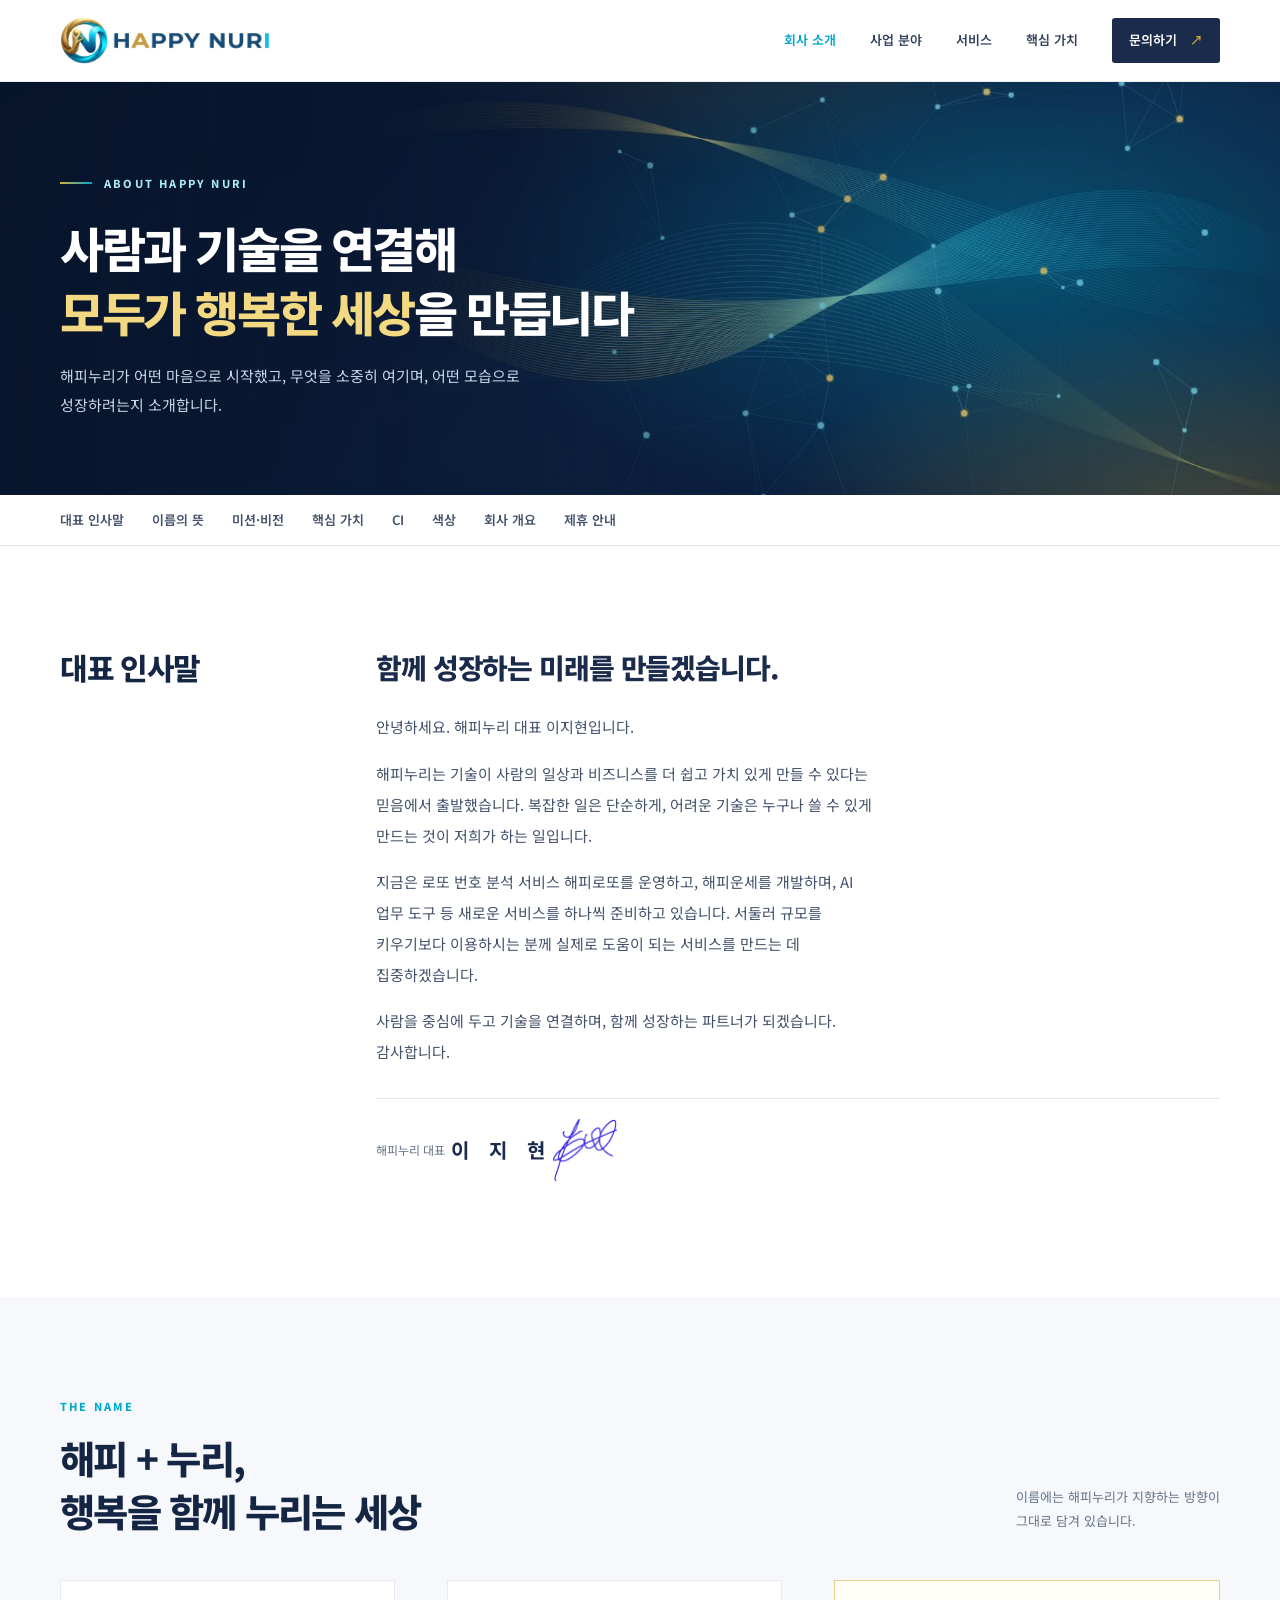
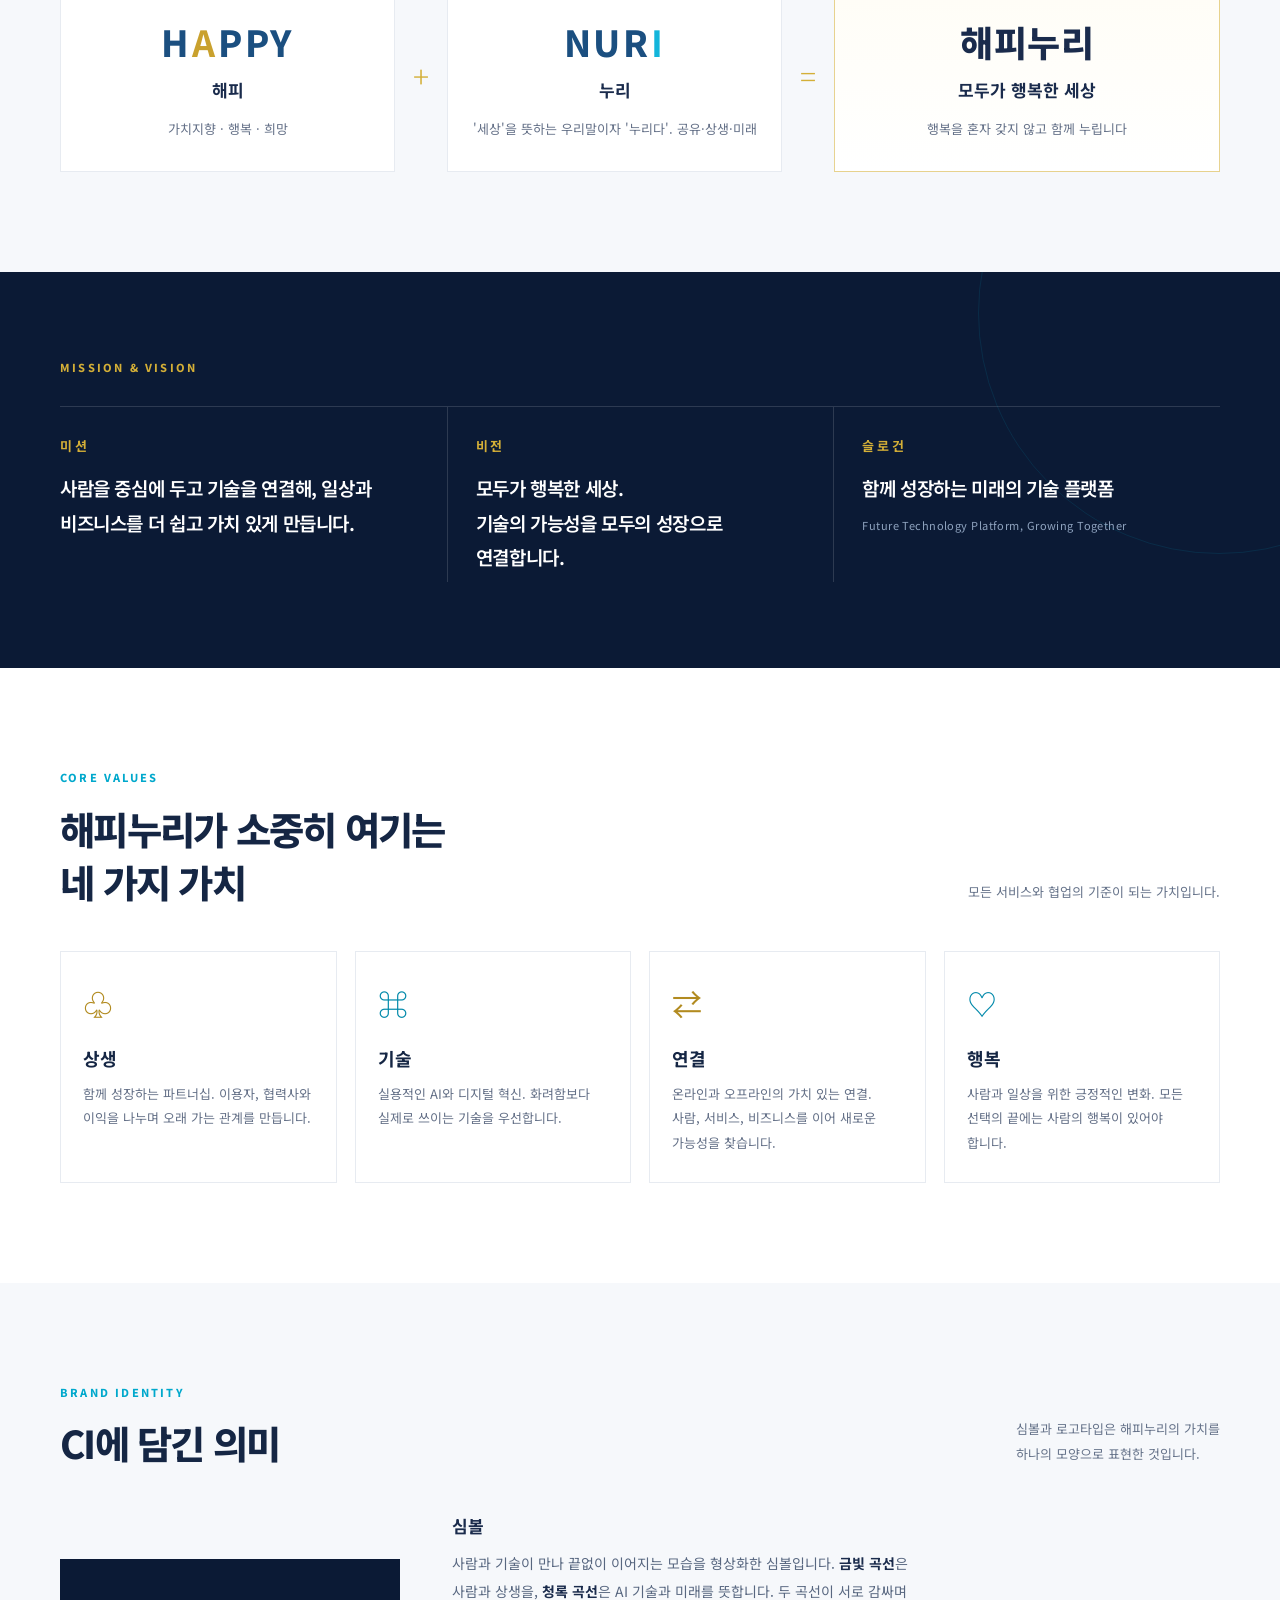
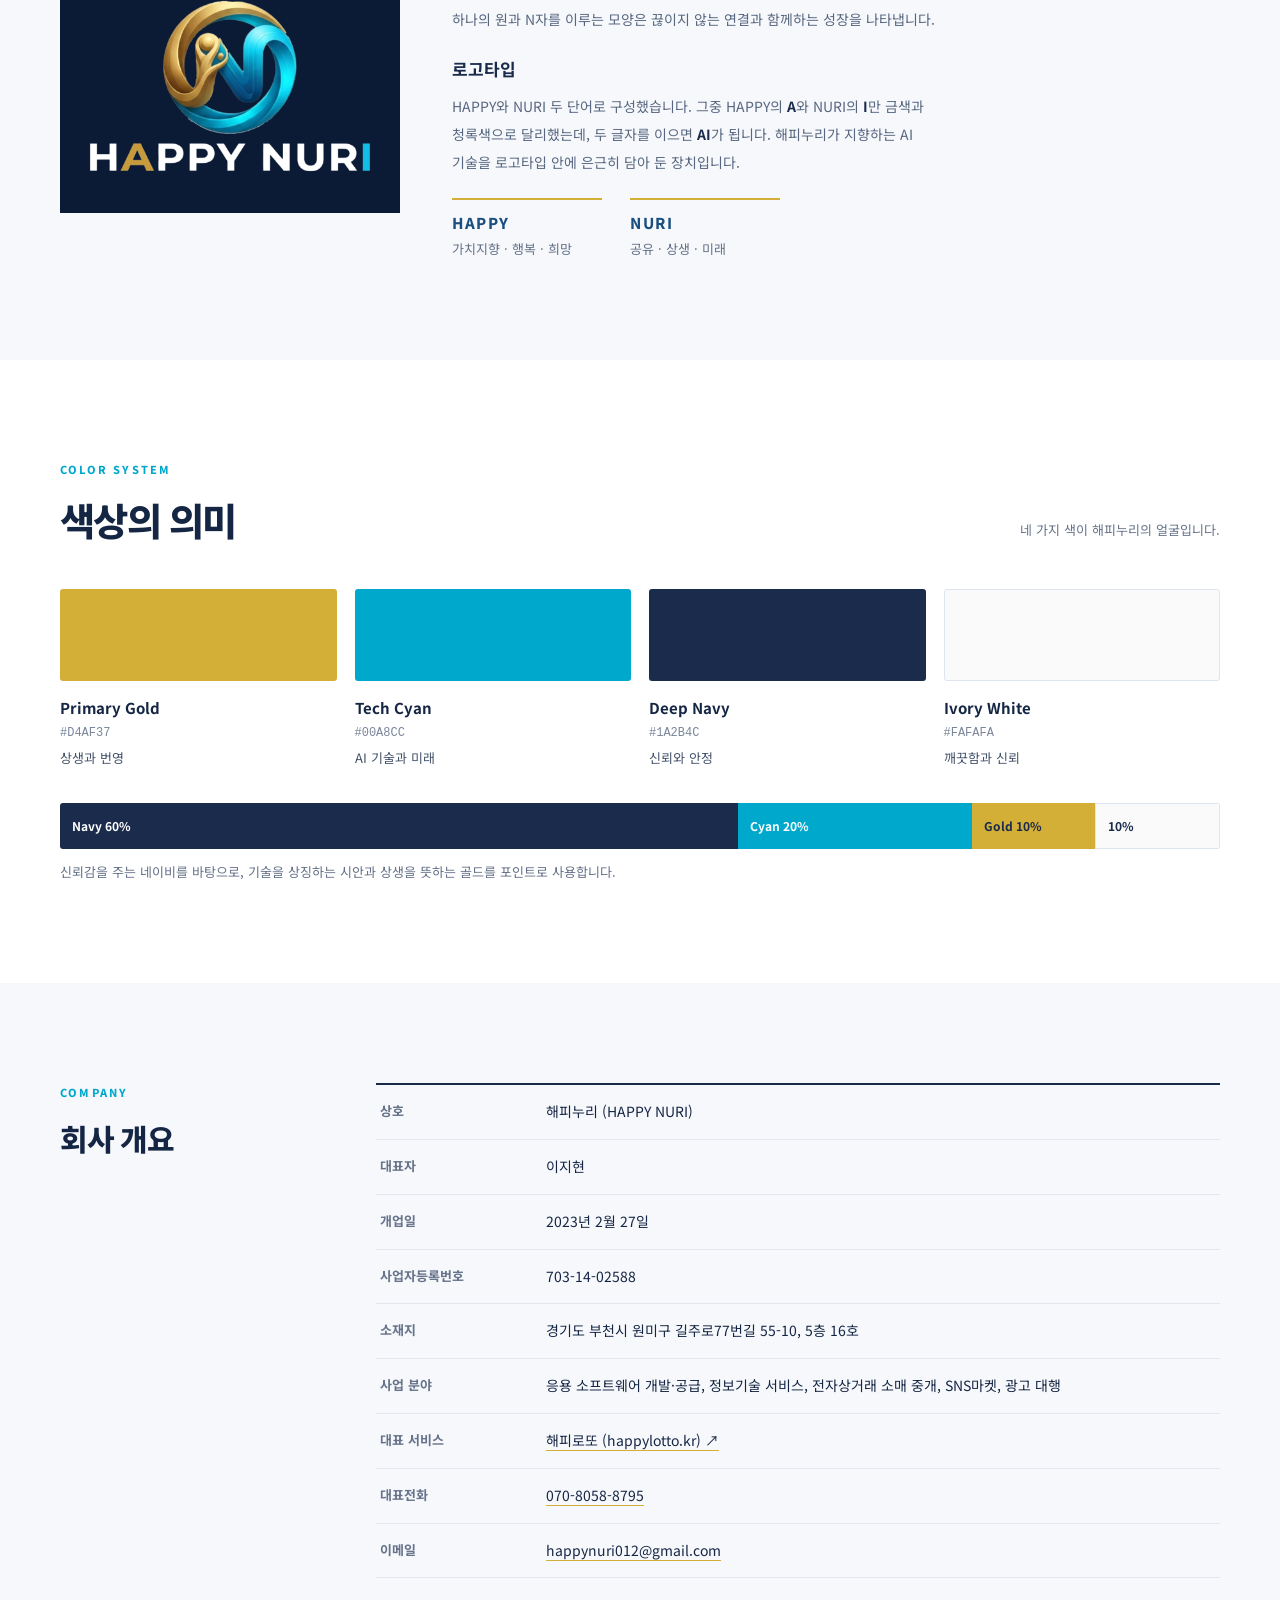
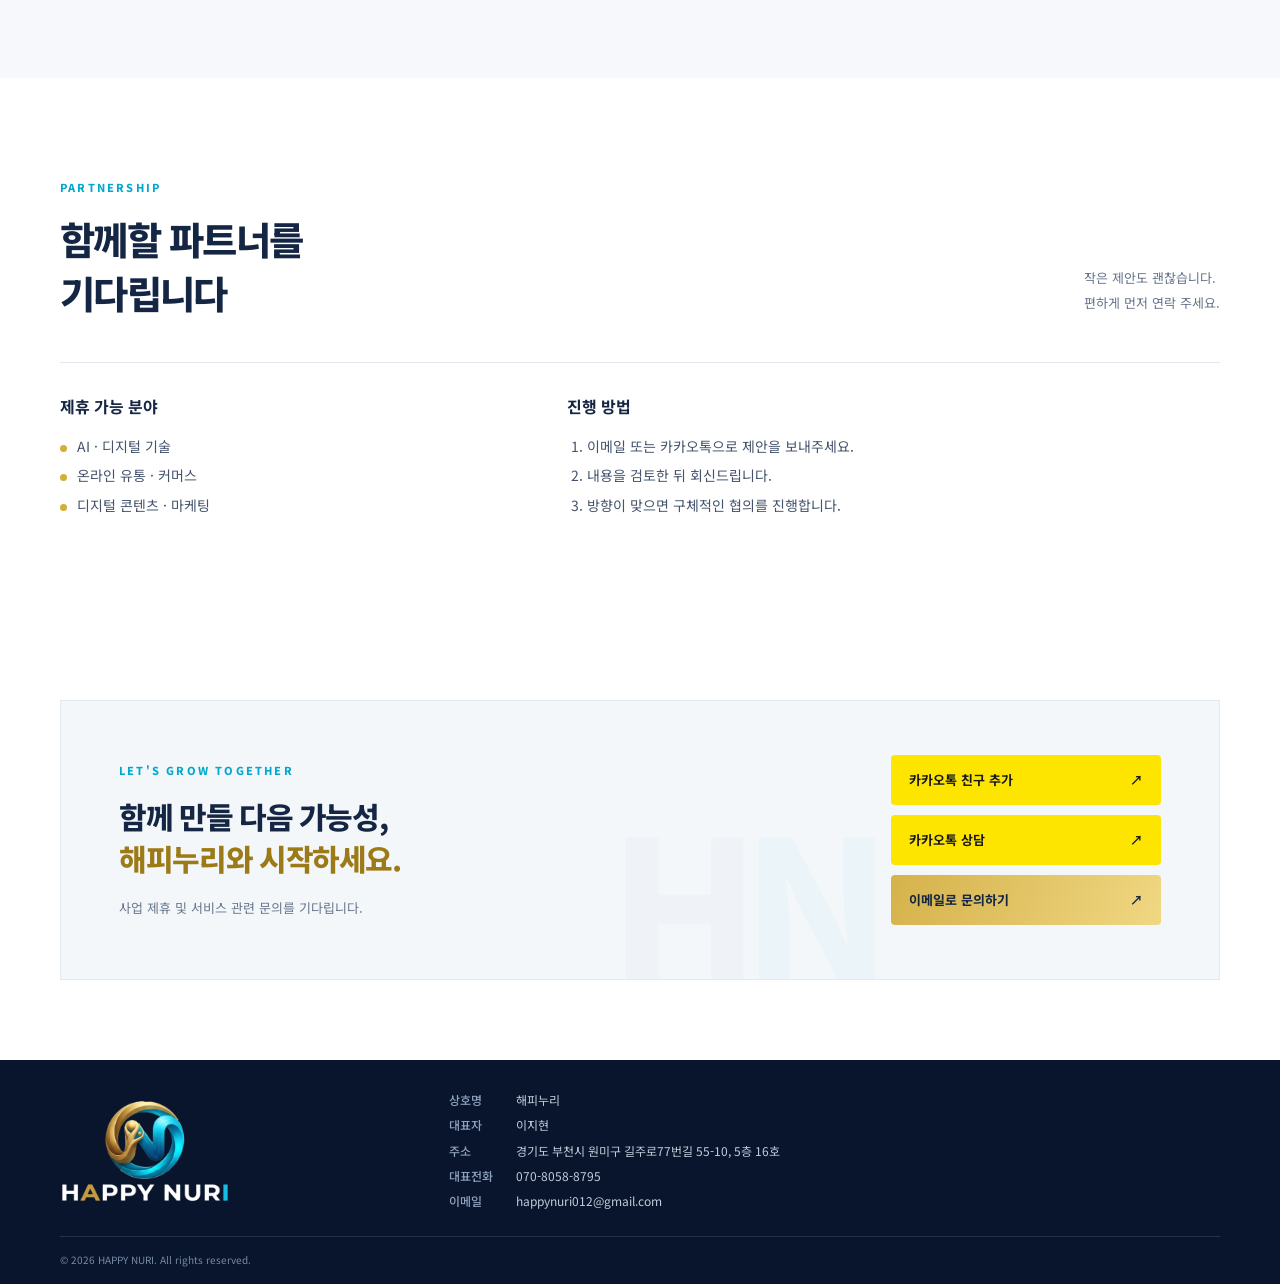
==== commit cfc7664e: "Add files via upload" ====
--- a/about.html
+++ b/about.html
@@ -18,7 +18,7 @@
   <a class="skip-link" href="#main">본문 바로가기</a>
   <header class="site-header">
     <div class="container nav-wrap">
-      <a class="brand brand-original" href="index.html#home" aria-label="해피누리 홈"><img src="assets/happy-nuri-logo-horizontal.png" width="900" height="285" alt="HAPPY NURI 해피누리"></a>
+      <a class="brand brand-original" href="index.html#home" aria-label="해피누리 홈"><img src="assets/happy-nuri-logo-horizontal.png" width="1000" height="229" alt="HAPPY NURI 해피누리"></a>
       <button class="menu-toggle" aria-label="메뉴 열기" aria-expanded="false" aria-controls="primary-nav"><span></span><span></span><span></span></button>
       <nav id="primary-nav" class="primary-nav" aria-label="주요 메뉴">
         <a href="about.html" aria-current="page">회사 소개</a>
@@ -165,7 +165,7 @@
   <footer class="site-footer" id="footer">
     <div class="container footer-compact">
       <a class="brand brand-original footer-brand" href="index.html#home" aria-label="해피누리 홈">
-        <img src="assets/happy-nuri-logo-light.png" width="900" height="690" alt="HAPPY NURI 해피누리">
+        <img src="assets/happy-nuri-logo-en-light.png" width="900" height="554" alt="HAPPY NURI 해피누리">
       </a>
       <div class="footer-company-info" aria-label="회사 정보">
         <span><strong>상호명</strong> 해피누리</span>
--- a/styles.css
+++ b/styles.css
@@ -49,7 +49,7 @@
 
 /* ===== About page ===== */
 .primary-nav a[aria-current="page"]{color:var(--cyan)}
-.page-hero{color:#fff;padding:92px 0 76px;background:linear-gradient(90deg,rgba(7,20,43,.62),rgba(7,20,43,.1) 70%),url("assets/hero-bg.jpg") center right/cover no-repeat,#08152c;position:relative}
+.page-hero{color:#fff;padding:92px 0 76px;background:linear-gradient(90deg,rgba(7,20,43,.62),rgba(7,20,43,.1) 70%),url("assets/page-bg.jpg") center right/cover no-repeat,#08152c;position:relative}
 .page-hero h1{font-size:clamp(30px,4vw,48px);line-height:1.35;letter-spacing:-.05em;margin:0 0 18px;font-weight:800}
 .page-hero h1 span{color:var(--gold-light)}
 .page-lead{font-size:15px;line-height:1.9;color:#c9d5e6;max-width:520px;margin:0}
@@ -154,3 +154,13 @@
 @media(max-width:900px){.ci-grid{grid-template-columns:1fr}.ci-symbol{max-width:340px}}
 
 .intro-copy p:last-child{margin-bottom:0}
+
+/* Korean text wraps at word (어절) boundaries; very long strings still break instead of overflowing */
+body{word-break:keep-all;overflow-wrap:break-word}
+
+/* Hero artwork (humanoid profile + AI chip): on small screens it sits at the bottom so text stays readable */
+@media(max-width:700px){.hero{padding-bottom:250px;background:linear-gradient(180deg,#08152c 0%,rgba(8,21,44,.96) 38%,rgba(8,21,44,0) 72%),url("assets/hero-bg-sm.jpg") -430px 100%/900px auto no-repeat,#08152c}}
+
+/* Header logo lockup: larger HAPPY NURI wordmark */
+.brand-original img{height:48px}
+@media(max-width:700px){.brand-original img{height:40px}}
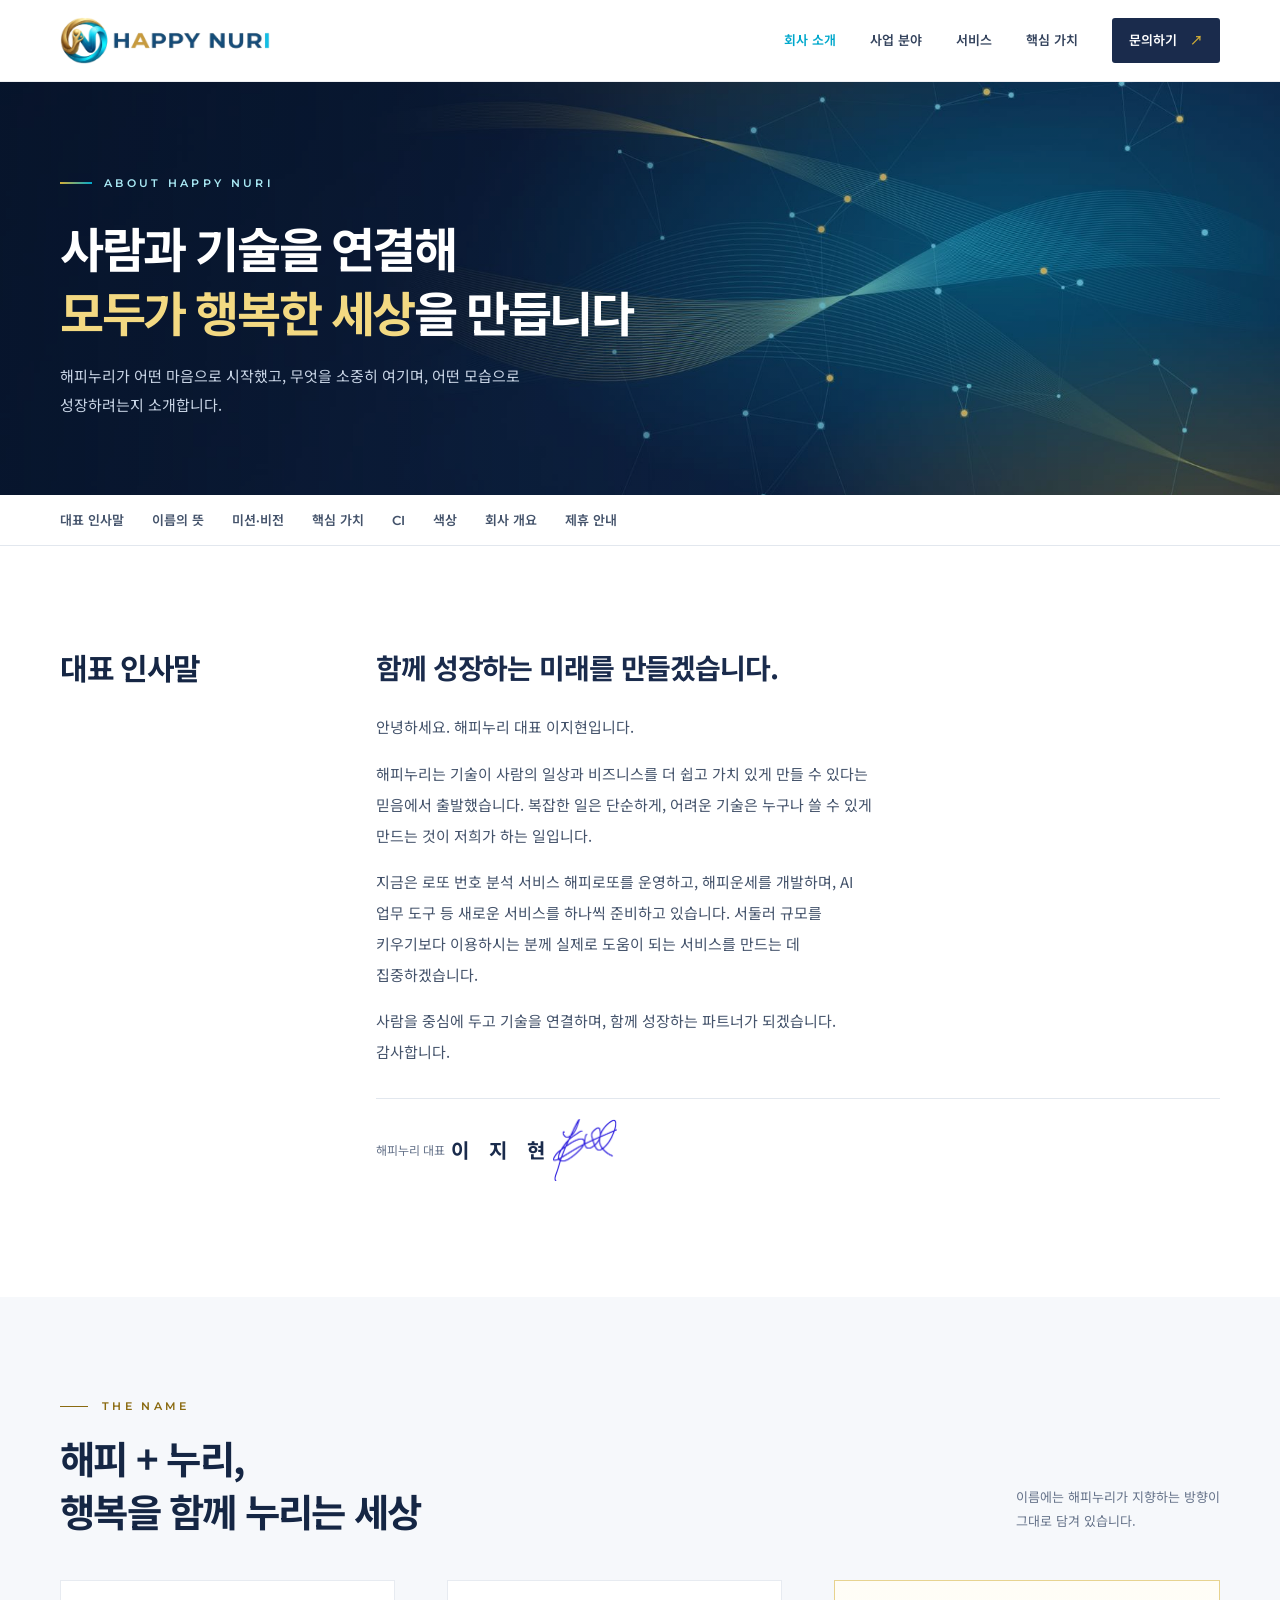
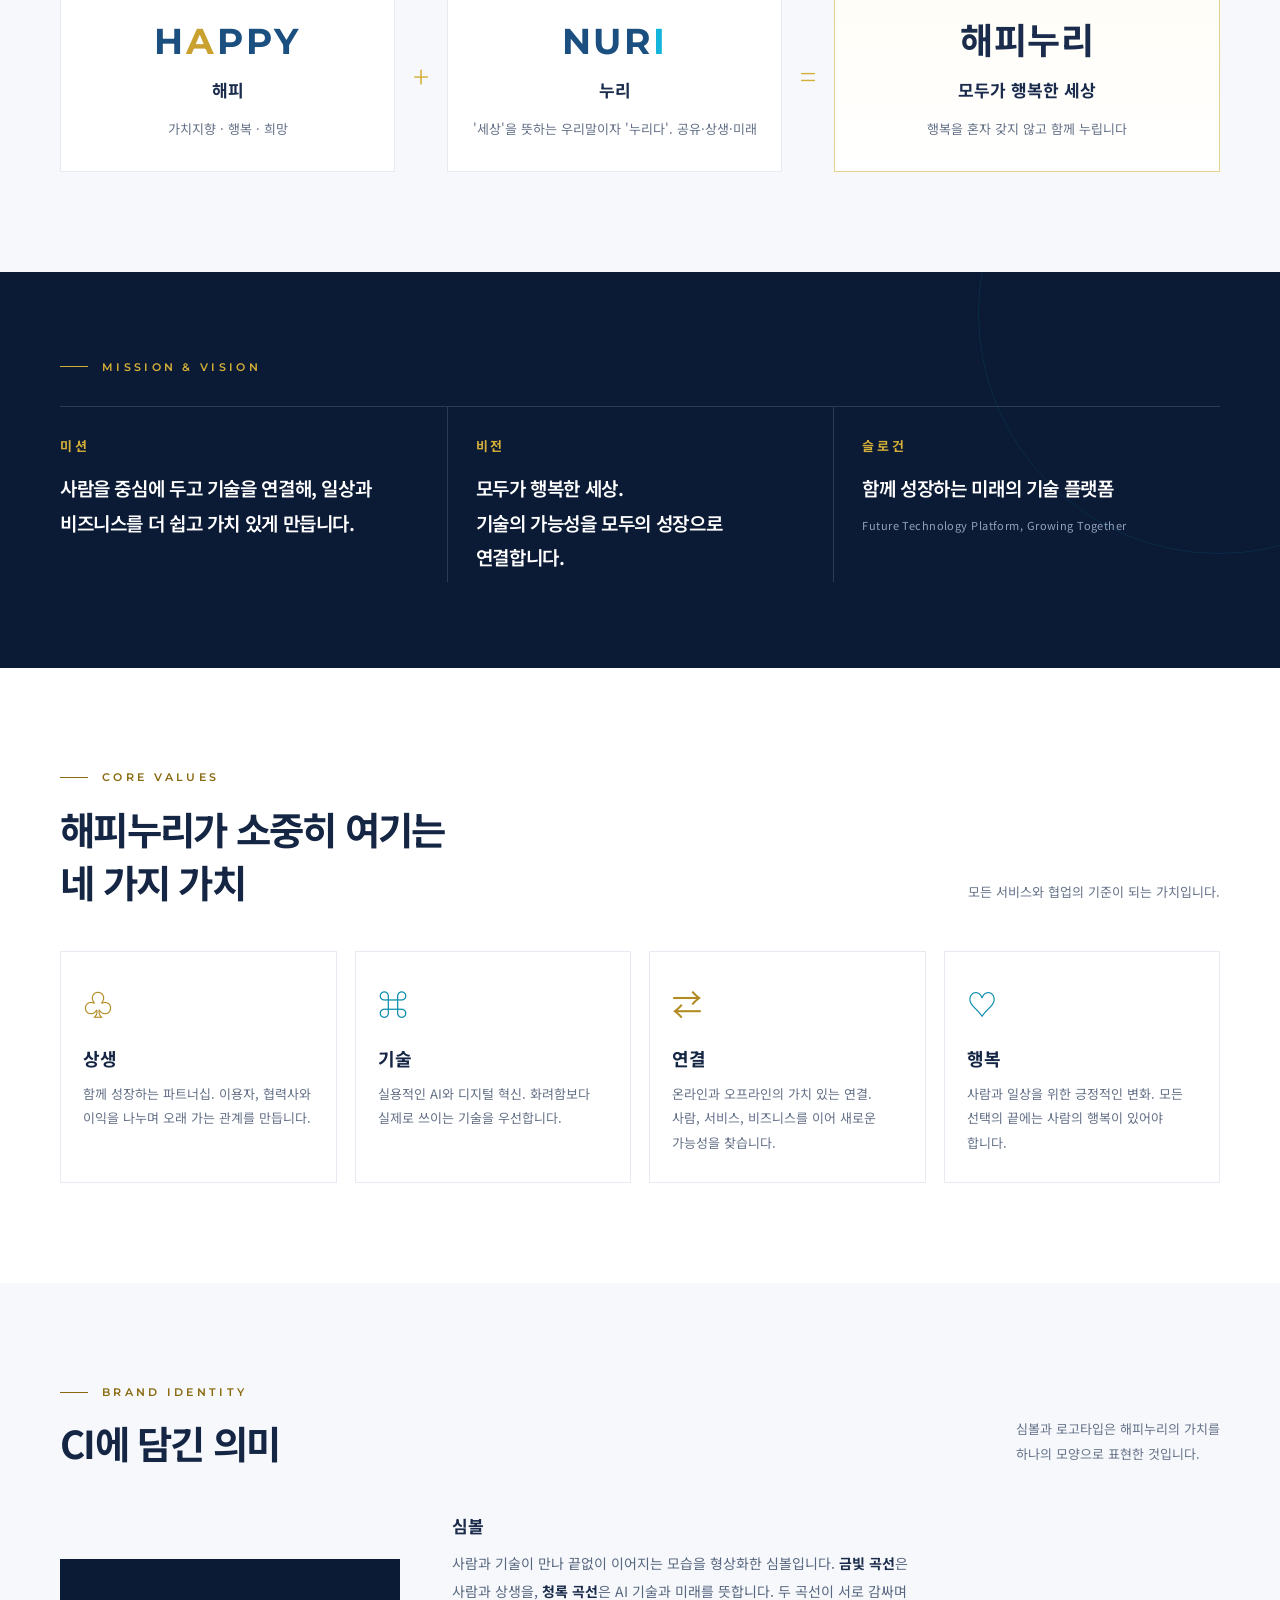
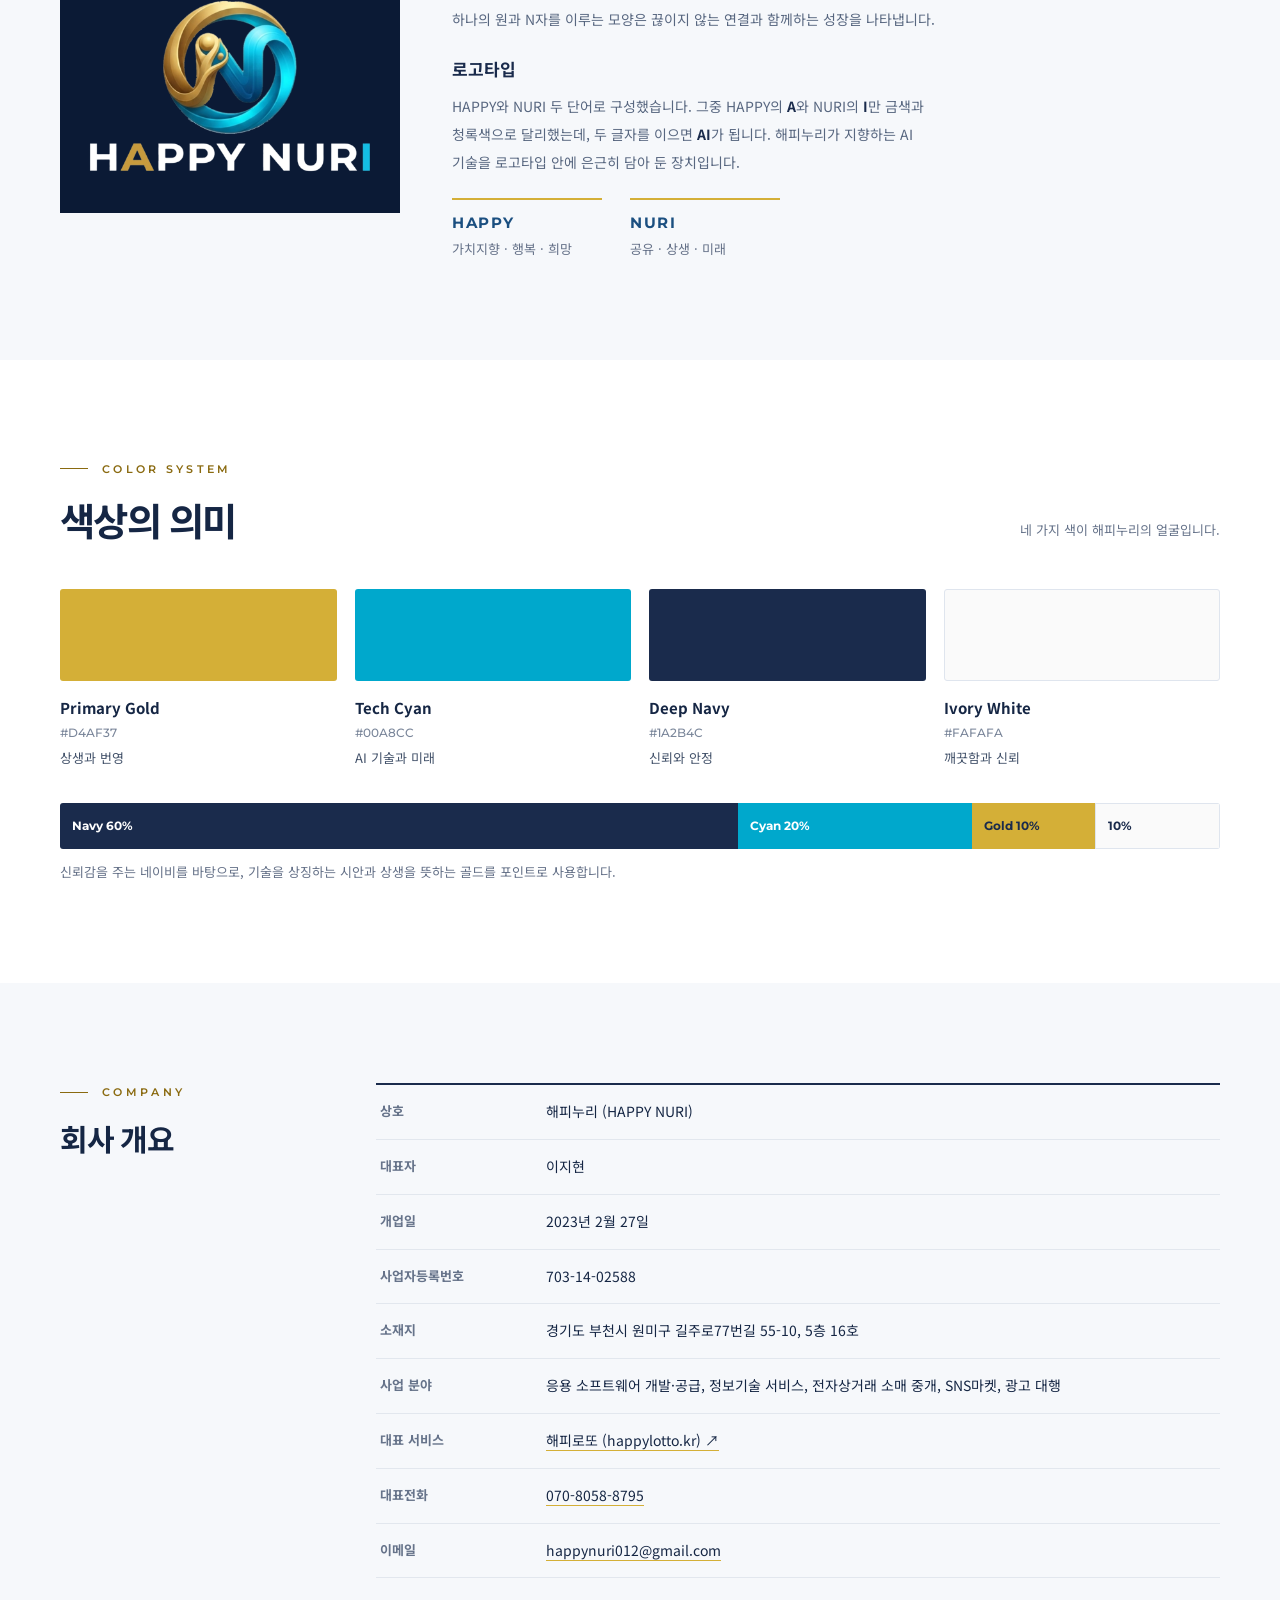
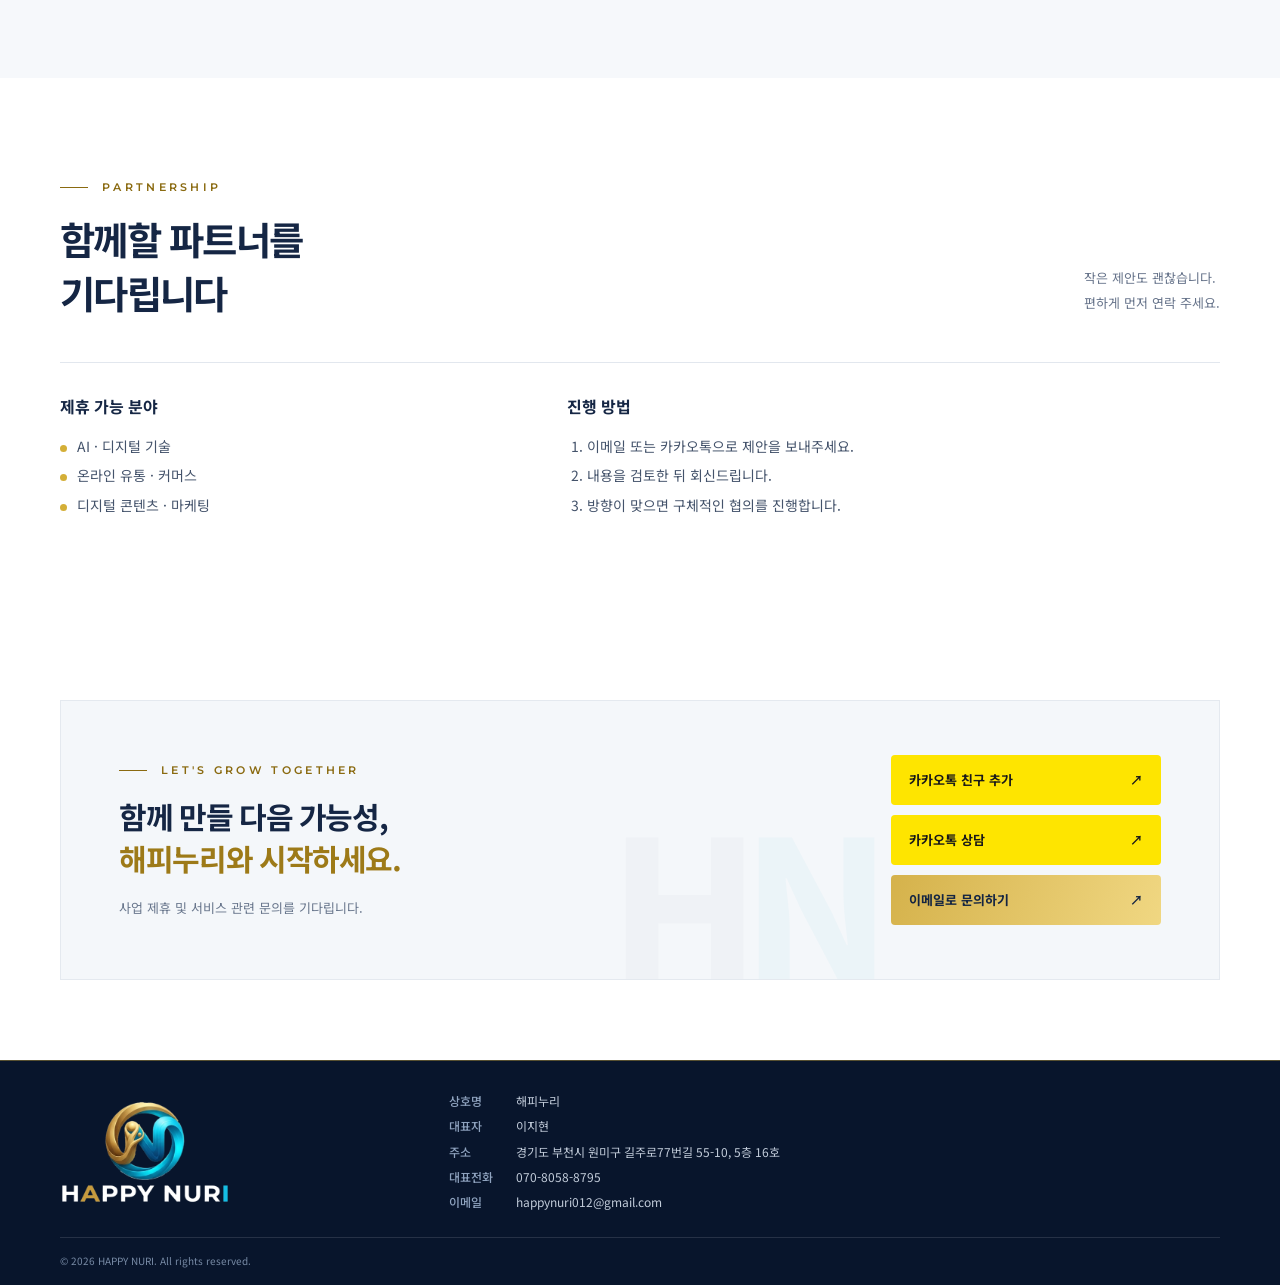
==== commit cca14783: "Add files via upload" ====
--- a/about.html
+++ b/about.html
@@ -13,6 +13,7 @@
   <link rel="preconnect" href="https://fonts.gstatic.com" crossorigin>
   <link href="https://fonts.googleapis.com/css2?family=Noto+Sans+KR:wght@400;500;600;700;800&display=swap" rel="stylesheet">
   <link rel="stylesheet" href="styles.css">
+  <script>document.documentElement.className+=' js'</script>
 </head>
 <body>
   <a class="skip-link" href="#main">본문 바로가기</a>
--- a/styles.css
+++ b/styles.css
@@ -164,3 +164,51 @@
 /* Header logo lockup: larger HAPPY NURI wordmark */
 .brand-original img{height:48px}
 @media(max-width:700px){.brand-original img{height:40px}}
+
+
+/* ===== Refinement: fonts, gold hairline rule, motion ===== */
+@font-face{font-family:"Montserrat";font-weight:500;font-style:normal;font-display:swap;src:url("assets/fonts/montserrat-latin-500-normal.woff2") format("woff2")}
+@font-face{font-family:"Montserrat";font-weight:600;font-style:normal;font-display:swap;src:url("assets/fonts/montserrat-latin-600-normal.woff2") format("woff2")}
+@font-face{font-family:"Montserrat";font-weight:700;font-style:normal;font-display:swap;src:url("assets/fonts/montserrat-latin-700-normal.woff2") format("woff2")}
+:root{--gold-deep:#8A6A10;--en:"Montserrat","Noto Sans KR",sans-serif}
+/* English labels: the same geometric family as the HAPPY NURI logotype, wide tracking */
+.eyebrow,.section-kicker,.card-tag,.card-number,.hero-footnote,.hex,.name-word,.ratio span,.ci-words dt,.subnav-list a{font-family:var(--en)}
+.section-kicker{display:flex;align-items:center;gap:14px;color:var(--gold-deep);font-weight:600;font-size:11px;letter-spacing:.3em}
+.section-kicker:before{content:"";width:28px;height:1px;background:currentColor;flex:0 0 28px}
+.values .section-kicker,.ab-vision .section-kicker{color:var(--gold)}
+.eyebrow{font-weight:600;letter-spacing:.3em}
+.card-tag,.card-number,.hero-footnote{font-weight:500}
+.name-word{font-weight:700}
+/* Headlines: one step lighter than before for a calmer, more premium tone */
+.hero h1,.page-hero h1,.section h2,.ab-body .ab-lead{font-weight:700}
+/* Gold hairlines */
+.site-footer{border-top:1px solid rgba(212,175,55,.38)}
+.business-card:after,.ab-value-grid article:after{content:"";position:absolute;left:0;top:0;height:2px;width:0;background:linear-gradient(90deg,var(--gold),var(--cyan));transition:width .6s cubic-bezier(.2,.7,.2,1)}
+.business-card:hover:after,.ab-value-grid article:hover:after{width:100%}
+.ab-value-grid article{position:relative;transition:transform .3s,box-shadow .3s}
+.ab-value-grid article:hover{transform:translateY(-4px);box-shadow:0 16px 35px rgba(18,38,69,.06)}
+.text-link{background:linear-gradient(var(--gold),var(--gold)) left bottom/100% 1px no-repeat;border-bottom:0;transition:background-size .4s}
+.site-header{transition:box-shadow .3s}
+.site-header.scrolled{box-shadow:0 8px 30px rgba(11,26,53,.08)}
+/* Gold button sheen */
+.button-gold{position:relative;overflow:hidden}
+.button-gold:after{content:"";position:absolute;top:0;left:-60%;width:40%;height:100%;background:linear-gradient(100deg,transparent,rgba(255,255,255,.55),transparent);transform:skewX(-18deg);transition:left .7s}
+.button-gold:hover:after{left:130%}
+/* Scroll reveal (only when JS runs) */
+html.js [data-reveal]{opacity:0;transform:translateY(22px);transition:opacity .9s cubic-bezier(.2,.7,.2,1),transform .9s cubic-bezier(.2,.7,.2,1);transition-delay:var(--d,0s)}
+html.js [data-reveal].in{opacity:1;transform:none}
+/* Hero entrance */
+@keyframes riseIn{from{opacity:0;transform:translateY(24px)}to{opacity:1;transform:none}}
+html.js .hero-content>*{animation:riseIn 1s cubic-bezier(.2,.7,.2,1) both}
+html.js .hero-content>:nth-child(1){animation-delay:.1s}html.js .hero-content>:nth-child(2){animation-delay:.25s}html.js .hero-content>:nth-child(3){animation-delay:.45s}html.js .hero-content>:nth-child(4){animation-delay:.6s}html.js .hero-content>:nth-child(5){animation-delay:.75s}
+html.js .page-hero .container>*{animation:riseIn 1s cubic-bezier(.2,.7,.2,1) both}
+html.js .page-hero .container>:nth-child(2){animation-delay:.15s}html.js .page-hero .container>:nth-child(3){animation-delay:.3s}
+/* AI chip pulse: aligned to the chip in the hero artwork by script.js */
+.hero-pulse{position:absolute;left:-999px;top:-999px;width:0;height:0;z-index:0;pointer-events:none}
+.hero-pulse:before{content:"";position:absolute;width:260px;height:260px;left:-130px;top:-130px;border-radius:50%;background:radial-gradient(circle,rgba(0,168,204,.34),rgba(0,168,204,0) 68%);animation:chipGlow 4.5s ease-in-out infinite}
+.hero-pulse i{position:absolute;width:150px;height:150px;left:-75px;top:-75px;border-radius:50%;border:1px solid rgba(127,227,247,.55);opacity:0;animation:ripple 6s ease-out infinite}
+.hero-pulse i:nth-child(2){animation-delay:2s;border-color:rgba(232,200,103,.5)}.hero-pulse i:nth-child(3){animation-delay:4s}
+@keyframes chipGlow{0%,100%{opacity:.55;transform:scale(.9)}50%{opacity:1;transform:scale(1.12)}}
+@keyframes ripple{0%{opacity:.7;transform:scale(.35)}100%{opacity:0;transform:scale(3.4)}}
+@media(max-width:700px){.hero-pulse:before{width:170px;height:170px;left:-85px;top:-85px}.hero-pulse i{width:100px;height:100px;left:-50px;top:-50px}}
+@media(prefers-reduced-motion:reduce){html.js [data-reveal]{opacity:1;transform:none}html.js .hero-content>*,html.js .page-hero .container>*{animation:none}.hero-pulse{display:none}.button-gold:after{display:none}}
